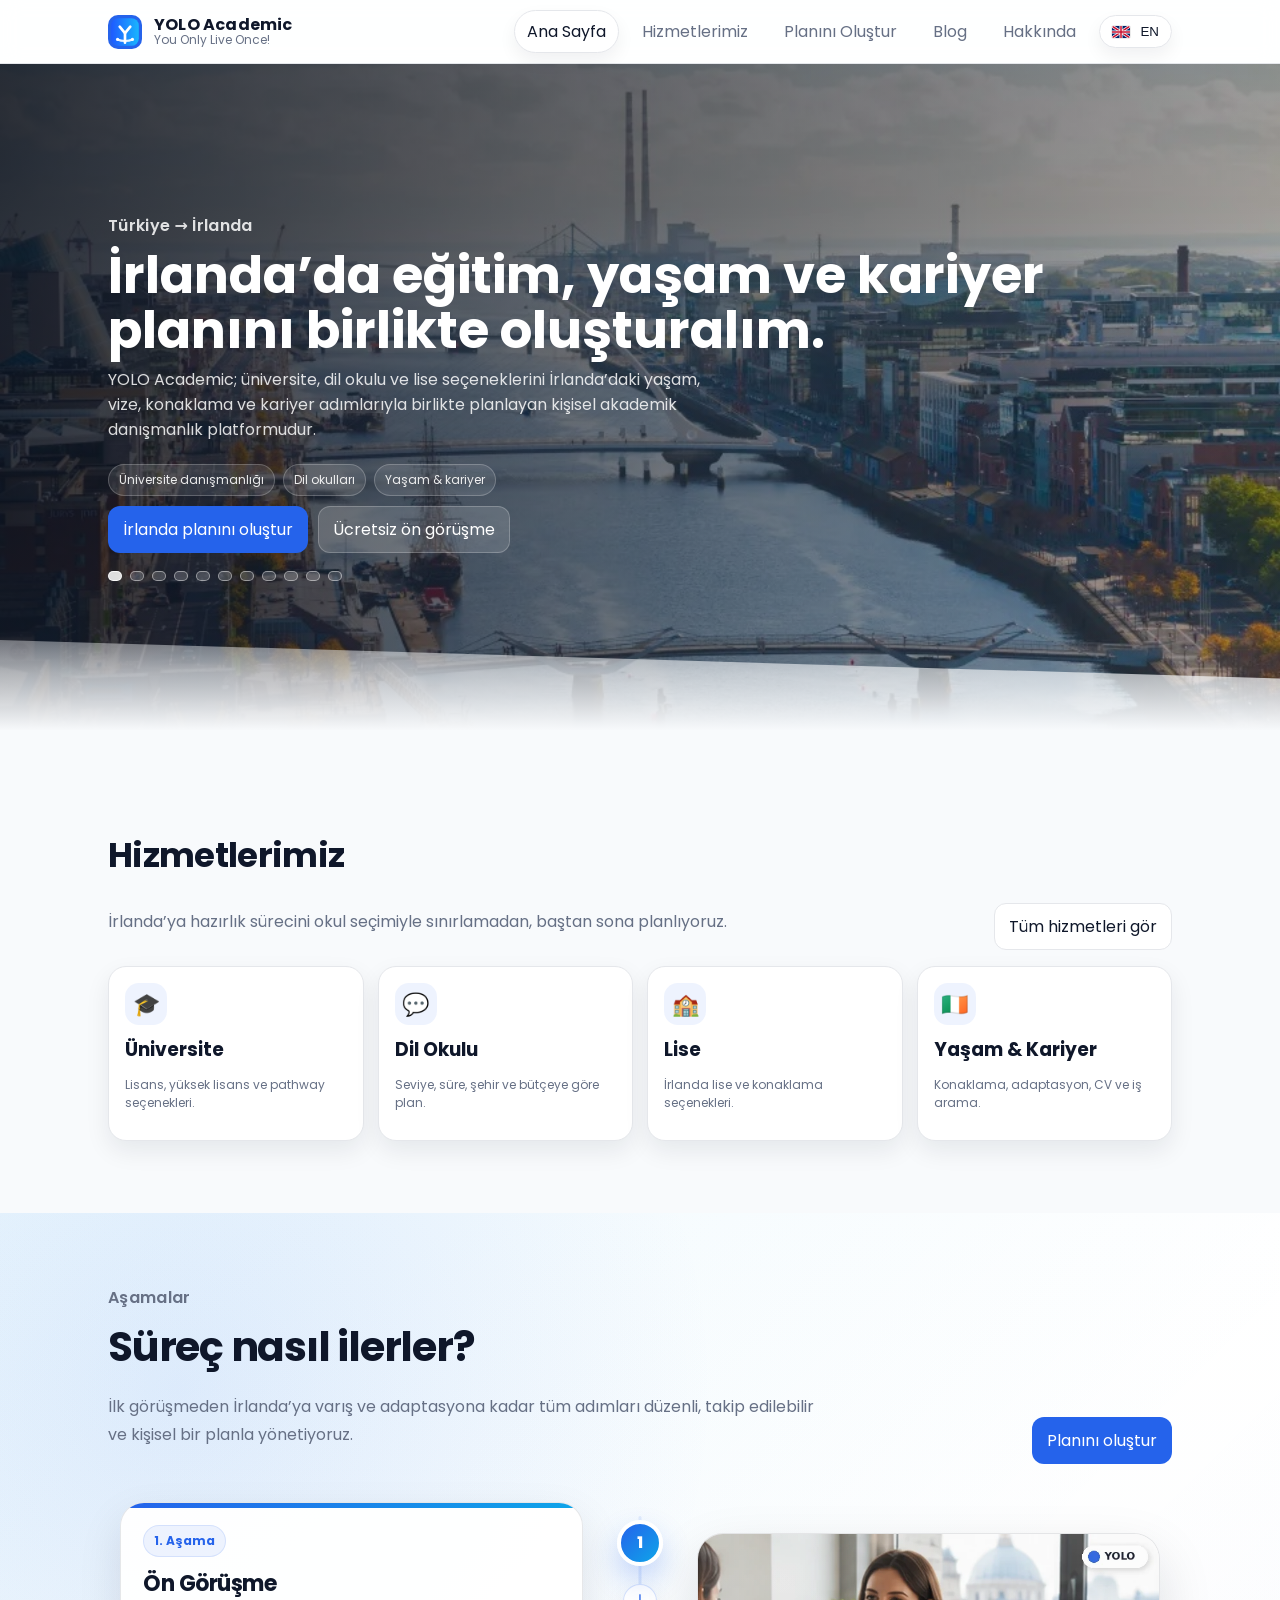
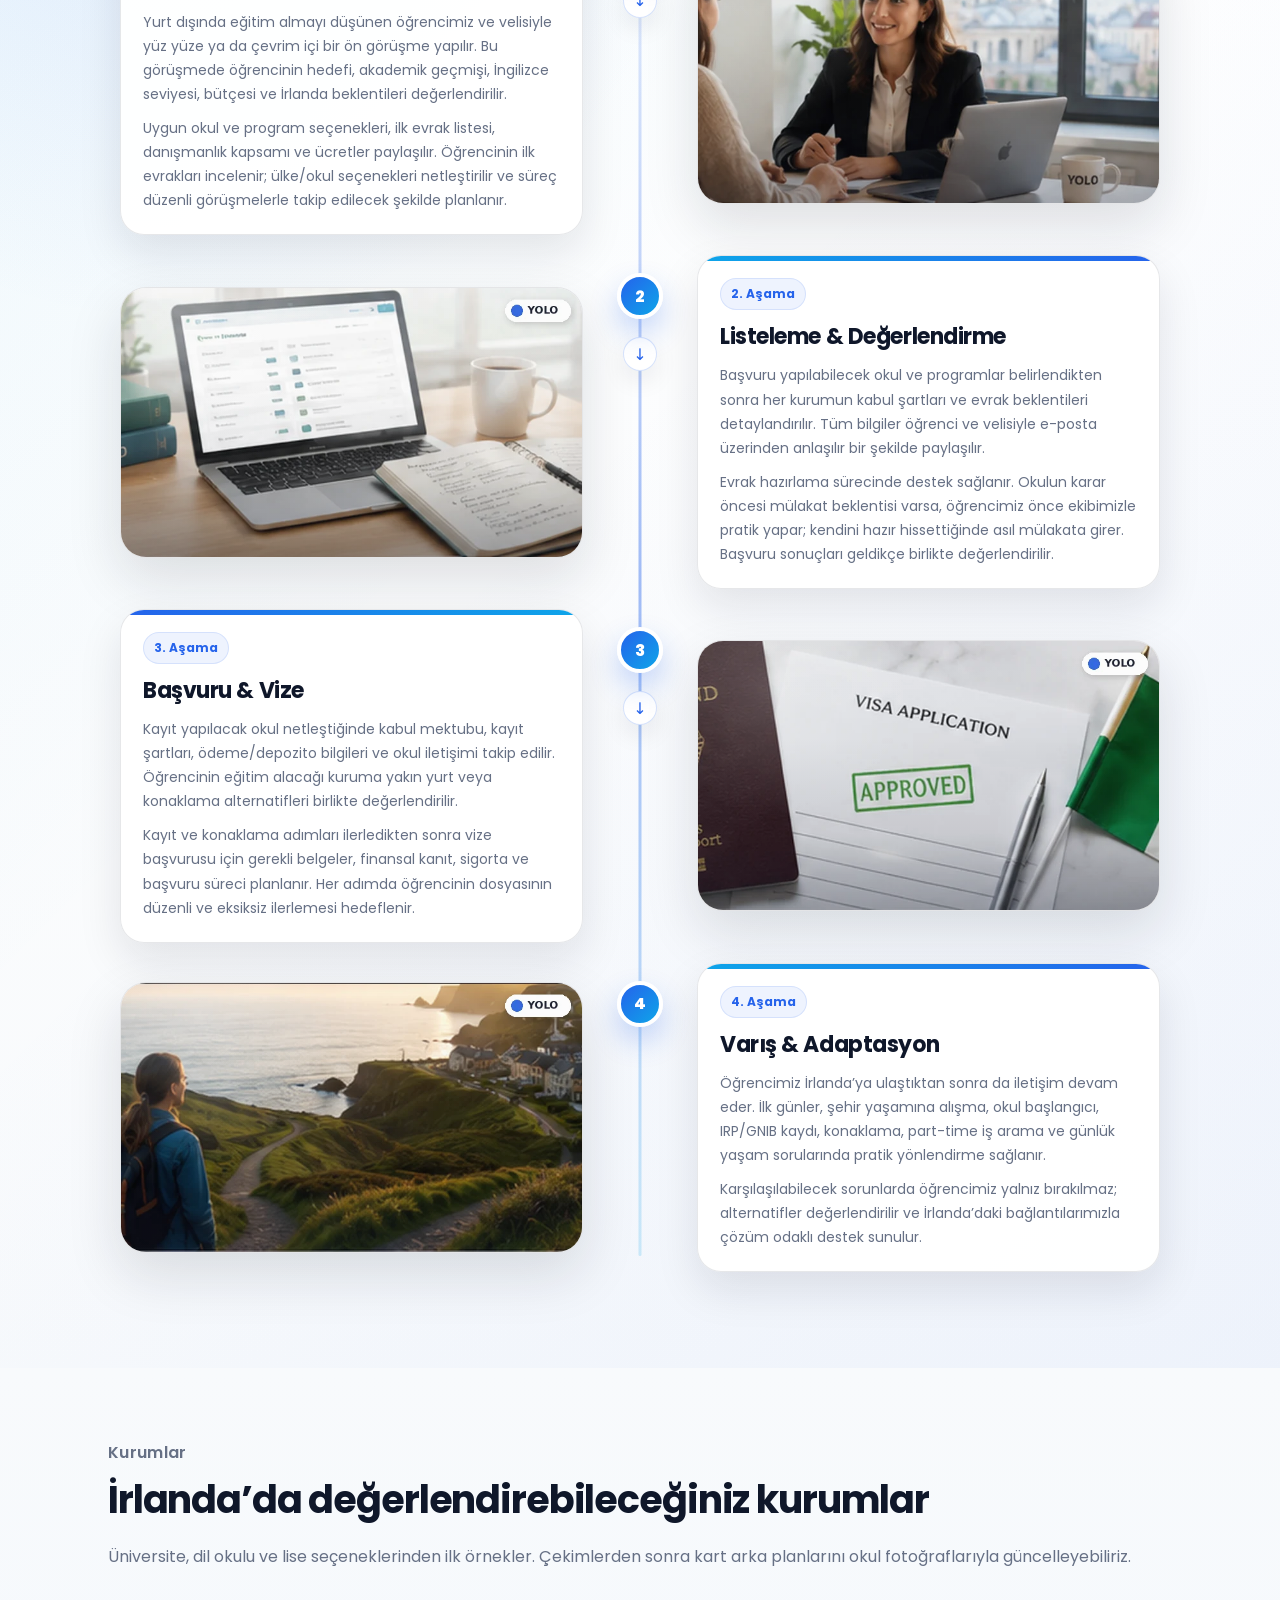
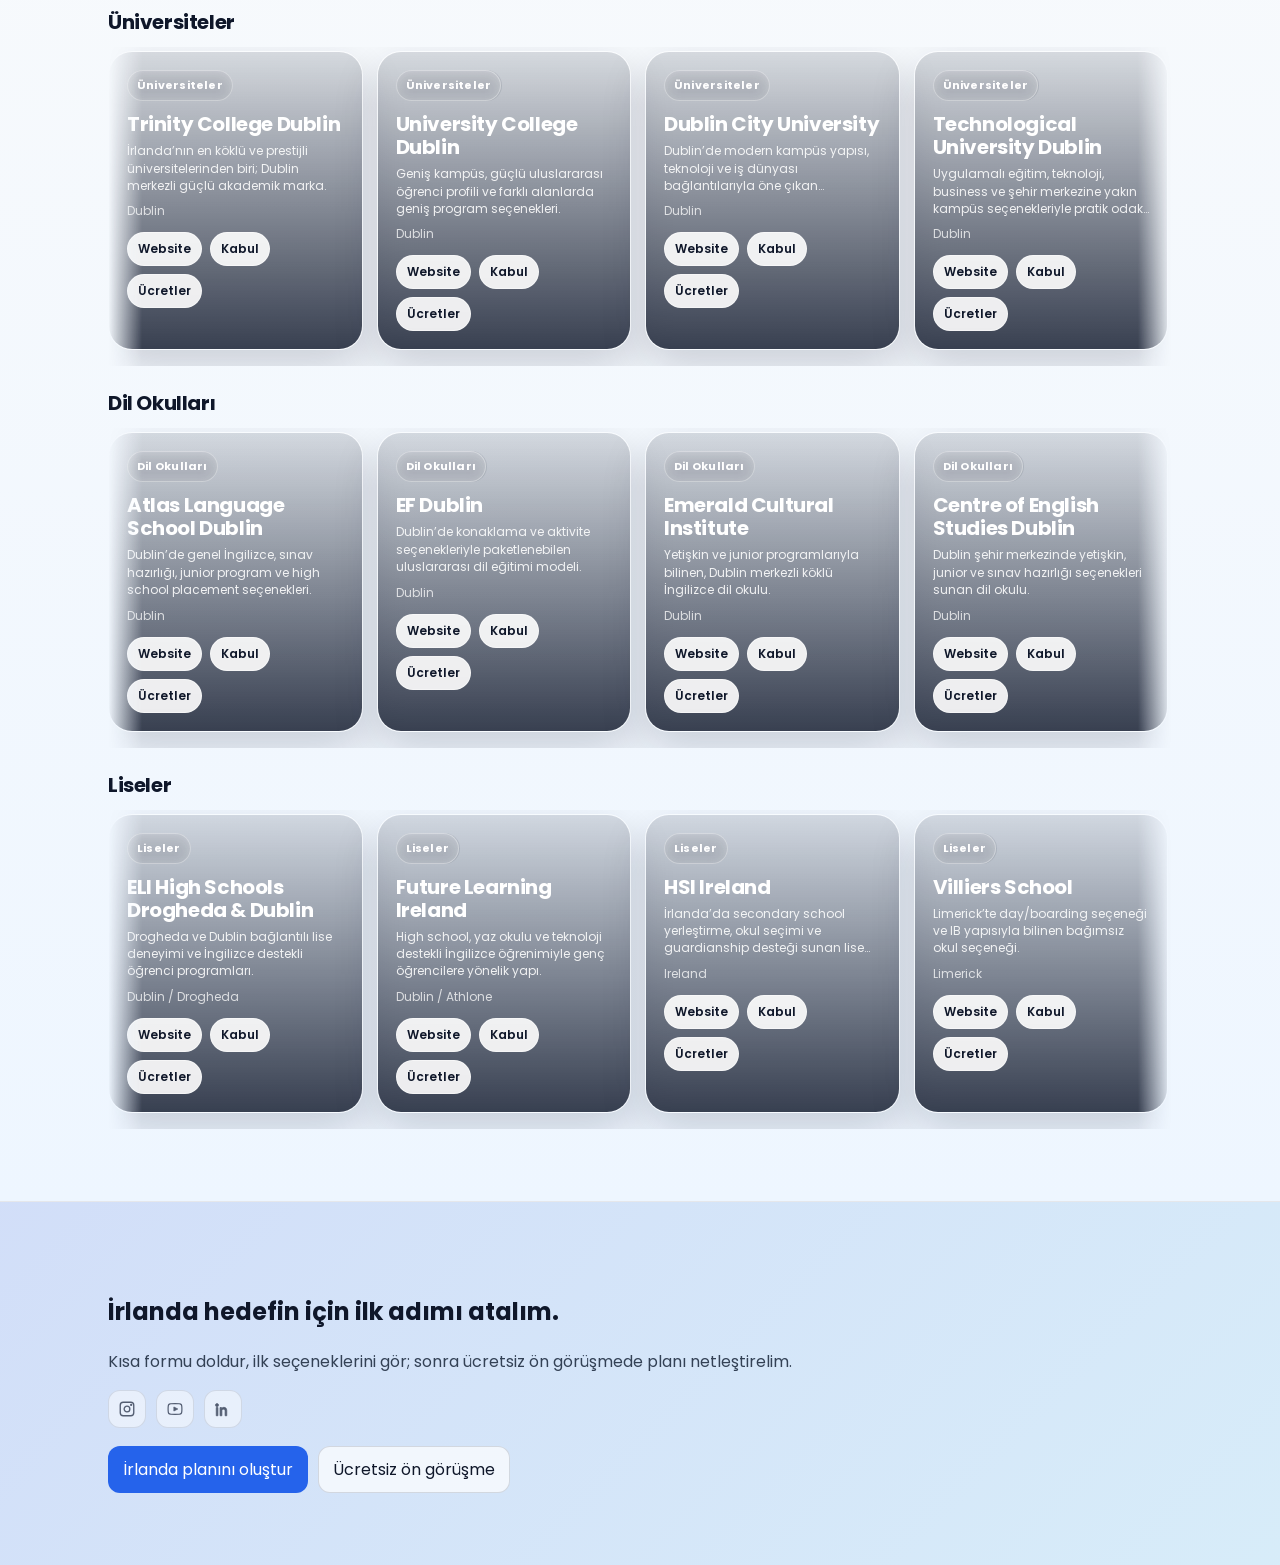
==== index.html @ 6b6fcf80 "Add files via upload" ====
<!doctype html>
<html lang="tr">
<head>
  
<meta charset="utf-8" />
<meta name="viewport" content="width=device-width,initial-scale=1" />
<link rel="preconnect" href="https://fonts.googleapis.com">
<link rel="preconnect" href="https://fonts.gstatic.com" crossorigin>
<link href="https://fonts.googleapis.com/css2?family=Poppins:wght@400;500;600;700&display=swap" rel="stylesheet">
<link rel="stylesheet" href="assets/styles.css" />
<link rel="stylesheet" href="assets/mobile-nav.css?v=2" />
<link rel="stylesheet" href="assets/custom.css" />
<link rel="stylesheet" href="assets/cta-contrast-fix.css?v=2" />

  <title>YOLO Academic | İrlanda Eğitim Danışmanlığı</title>
  <meta name="description" content="İrlanda'da üniversite, dil okulu, lise, yaşam ve kariyer planı için kişisel akademik danışmanlık." />
</head>
<body class="site">

<nav class="nav">
  <div class="nav-inner">
    <a class="brand" href="index.html" aria-label="YOLO Academic home">
      <span class="logo" aria-hidden="true"></span>
      <span class="brand-text">
        <span class="brand-name">YOLO Academic</span>
        <span class="brand-sub">You Only Live Once!</span>
      </span>
    </a>
    <div class="nav-right row wrap">
      <div class="tabs">
        <a class="tab active" href="index.html" data-i18n="nav.home"></a>
        <a class="tab " href="services.html" data-i18n="nav.services"></a>
        <a class="tab " href="finder.html" data-i18n="nav.finder"></a>
        <a class="tab " href="insights.html" data-i18n="nav.insights"></a>
        <a class="tab " href="sources.html" data-i18n="nav.about"></a>
      </div>
      <button id="langToggle" class="lang-toggle" type="button" aria-label="Change language">EN</button>
    </div>
  </div>
</nav>

<header class="hero-slider" aria-label="Hero">
  <div class="hero-slides" data-hero-slides>
    <div class="hero-slide is-active" style="background-image:url('assets/hero-1.jpg')"></div>
    <div class="hero-slide" style="background-image:url('assets/hero-4.jpg')"></div>
    <div class="hero-slide" style="background-image:url('assets/hero-5.jpg')"></div>
    <div class="hero-slide" style="background-image:url('assets/hero-6.jpg')"></div>
    <div class="hero-slide" style="background-image:url('assets/hero-7.jpg')"></div>
    <div class="hero-slide" style="background-image:url('assets/hero-8.jpg')"></div>
    <div class="hero-slide" style="background-image:url('assets/hero-9.jpg')"></div>
    <div class="hero-slide" style="background-image:url('assets/hero-10.jpg')"></div>
    <div class="hero-slide" style="background-image:url('assets/hero-11.jpg')"></div>
    <div class="hero-slide" style="background-image:url('assets/hero-12.jpg')"></div>
    <div class="hero-slide" style="background-image:url('assets/hero-13.jpg')"></div>
  </div>
  <div class="hero-grad" aria-hidden="true"></div>
  <div class="container hero-content">
    <div class="hero-kicker" data-i18n="landing.kicker"></div>
    <h1 class="hero-title" data-i18n="landing.h1"></h1>
    <p class="hero-text" data-i18n="landing.p"></p>
    <div class="trust-chips">
      <a class="chip" href="services.html" data-i18n="landing.trust.1"></a>
      <a class="chip" href="services.html" data-i18n="landing.trust.2"></a>
      <a class="chip" href="services.html" data-i18n="landing.trust.3"></a>
    </div>
    <div class="hero-actions">
      <a class="btn primary" href="finder.html" data-i18n="landing.cta.start"></a>
      <a class="btn ghost" data-calendly href="#" data-i18n="call.btn"></a>
    </div>
    <div class="hero-dots" data-hero-dots aria-label="Slide controls"></div>
  </div>
</header>
<main>
  <section class="section section-light services-section">
    <div class="container">
      <div class="section-head services-head">
        <div>
          <h2 data-i18n="services.title"></h2>
          <p class="muted" data-i18n="services.sub"></p>
        </div>
        <a class="btn" href="services.html" data-i18n="services.all"></a>
      </div>
      <div class="cards-4 service-pillar-grid">
        <a class="card soft service-pillar" href="services.html">
          <div class="pillar-icon">🎓</div><h3 data-i18n="pillar.uni.t"></h3><p class="muted small" data-i18n="pillar.uni.p"></p>
        </a>
        <a class="card soft service-pillar" href="services.html">
          <div class="pillar-icon">💬</div><h3 data-i18n="pillar.lang.t"></h3><p class="muted small" data-i18n="pillar.lang.p"></p>
        </a>
        <a class="card soft service-pillar" href="services.html">
          <div class="pillar-icon">🏫</div><h3 data-i18n="pillar.high.t"></h3><p class="muted small" data-i18n="pillar.high.p"></p>
        </a>
        <a class="card soft service-pillar" href="services.html">
          <div class="pillar-icon">🇮🇪</div><h3 data-i18n="pillar.life.t"></h3><p class="muted small" data-i18n="pillar.life.p"></p>
        </a>
      </div>
    </div>
  </section>

  <section class="section section-white process-showcase" id="surec">
    <div class="container">
      <div class="section-head process-head">
        <div>
          <div class="eyebrow"><span class="lang-tr">Aşamalar</span><span class="lang-en">Process</span></div>
          <h2><span class="lang-tr">Süreç nasıl ilerler?</span><span class="lang-en">How does the process work?</span></h2>
          <p class="muted"><span class="lang-tr">İlk görüşmeden İrlanda’ya varış ve adaptasyona kadar tüm adımları düzenli, takip edilebilir ve kişisel bir planla yönetiyoruz.</span><span class="lang-en">From the first consultation to arrival and adaptation in Ireland, we manage every step with a clear, personal and trackable plan.</span></p>
        </div>
        <a class="btn primary" href="finder.html"><span class="lang-tr">Planını oluştur</span><span class="lang-en">Build your plan</span></a>
      </div>

      <div class="process-flow" aria-label="YOLO Academic process timeline">
        <div class="flow-step reveal-step">
          <article class="flow-card">
            <div class="flow-kicker"><span class="lang-tr">1. Aşama</span><span class="lang-en">Step 1</span></div>
            <h3><span class="lang-tr">Ön Görüşme</span><span class="lang-en">Intro Consultation</span></h3>
            <p><span class="lang-tr">Yurt dışında eğitim almayı düşünen öğrencimiz ve velisiyle yüz yüze ya da çevrim içi bir ön görüşme yapılır. Bu görüşmede öğrencinin hedefi, akademik geçmişi, İngilizce seviyesi, bütçesi ve İrlanda beklentileri değerlendirilir.</span><span class="lang-en">We meet the student and family online or face to face to understand goals, academic background, English level, budget and expectations for Ireland.</span></p>
            <p><span class="lang-tr">Uygun okul ve program seçenekleri, ilk evrak listesi, danışmanlık kapsamı ve ücretler paylaşılır. Öğrencinin ilk evrakları incelenir; ülke/okul seçenekleri netleştirilir ve süreç düzenli görüşmelerle takip edilecek şekilde planlanır.</span><span class="lang-en">We share suitable school and programme options, the first document list, the scope of consultancy and fees. Initial documents are reviewed, school options are clarified and the process is planned through regular check-ins.</span></p>
          </article>
          <div class="flow-marker"><span>1</span><i aria-hidden="true">↓</i></div>
          <figure class="flow-visual flow-visual-right" aria-hidden="true"><img src="assets/process-1.webp" alt=""></figure>
        </div>

        <div class="flow-step flow-step-right reveal-step">
          <figure class="flow-visual flow-visual-left" aria-hidden="true"><img src="assets/process-2.webp" alt=""></figure>
          <div class="flow-marker"><span>2</span><i aria-hidden="true">↓</i></div>
          <article class="flow-card">
            <div class="flow-kicker"><span class="lang-tr">2. Aşama</span><span class="lang-en">Step 2</span></div>
            <h3><span class="lang-tr">Listeleme & Değerlendirme</span><span class="lang-en">Listing & Evaluation</span></h3>
            <p><span class="lang-tr">Başvuru yapılabilecek okul ve programlar belirlendikten sonra her kurumun kabul şartları ve evrak beklentileri detaylandırılır. Tüm bilgiler öğrenci ve velisiyle e-posta üzerinden anlaşılır bir şekilde paylaşılır.</span><span class="lang-en">After suitable schools and programmes are identified, each institution’s entry criteria and document requirements are detailed and shared clearly with the student and family by email.</span></p>
            <p><span class="lang-tr">Evrak hazırlama sürecinde destek sağlanır. Okulun karar öncesi mülakat beklentisi varsa, öğrencimiz önce ekibimizle pratik yapar; kendini hazır hissettiğinde asıl mülakata girer. Başvuru sonuçları geldikçe birlikte değerlendirilir.</span><span class="lang-en">We support document preparation. If an interview is required, the student first practises with our team and then attends the official interview when ready. Application outcomes are reviewed together as they arrive.</span></p>
          </article>
        </div>

        <div class="flow-step reveal-step">
          <article class="flow-card">
            <div class="flow-kicker"><span class="lang-tr">3. Aşama</span><span class="lang-en">Step 3</span></div>
            <h3><span class="lang-tr">Başvuru & Vize</span><span class="lang-en">Application & Visa</span></h3>
            <p><span class="lang-tr">Kayıt yapılacak okul netleştiğinde kabul mektubu, kayıt şartları, ödeme/depozito bilgileri ve okul iletişimi takip edilir. Öğrencinin eğitim alacağı kuruma yakın yurt veya konaklama alternatifleri birlikte değerlendirilir.</span><span class="lang-en">Once the final school is selected, we follow the offer letter, enrolment conditions, payment/deposit details and school communication. Accommodation options close to the institution are reviewed together.</span></p>
            <p><span class="lang-tr">Kayıt ve konaklama adımları ilerledikten sonra vize başvurusu için gerekli belgeler, finansal kanıt, sigorta ve başvuru süreci planlanır. Her adımda öğrencinin dosyasının düzenli ve eksiksiz ilerlemesi hedeflenir.</span><span class="lang-en">After enrolment and accommodation steps progress, visa documents, financial evidence, insurance and the application timeline are planned. The aim is to keep the student’s file organised and complete at every step.</span></p>
          </article>
          <div class="flow-marker"><span>3</span><i aria-hidden="true">↓</i></div>
          <figure class="flow-visual flow-visual-right" aria-hidden="true"><img src="assets/process-3.webp" alt=""></figure>
        </div>

        <div class="flow-step flow-step-right reveal-step">
          <figure class="flow-visual flow-visual-left" aria-hidden="true"><img src="assets/process-4.webp" alt=""></figure>
          <div class="flow-marker"><span>4</span></div>
          <article class="flow-card">
            <div class="flow-kicker"><span class="lang-tr">4. Aşama</span><span class="lang-en">Step 4</span></div>
            <h3><span class="lang-tr">Varış & Adaptasyon</span><span class="lang-en">Arrival & Adaptation</span></h3>
            <p><span class="lang-tr">Öğrencimiz İrlanda’ya ulaştıktan sonra da iletişim devam eder. İlk günler, şehir yaşamına alışma, okul başlangıcı, IRP/GNIB kaydı, konaklama, part-time iş arama ve günlük yaşam sorularında pratik yönlendirme sağlanır.</span><span class="lang-en">Support continues after arrival in Ireland. We provide practical guidance on the first days, settling in, school start, IRP/GNIB registration, accommodation, part-time job search and everyday questions.</span></p>
            <p><span class="lang-tr">Karşılaşılabilecek sorunlarda öğrencimiz yalnız bırakılmaz; alternatifler değerlendirilir ve İrlanda’daki bağlantılarımızla çözüm odaklı destek sunulur.</span><span class="lang-en">If challenges arise, the student is not left alone; alternatives are reviewed and solution-focused support is offered through our Ireland-based connections.</span></p>
          </article>
        </div>
      </div>
    </div>
  </section>


  <section class="section section-light institution-showcase-section" id="kurumlar">
    <div class="container">
      <div class="section-head">
        <div>
          <div class="eyebrow"><span class="lang-tr">Kurumlar</span><span class="lang-en">Institutions</span></div>
          <h2><span class="lang-tr">İrlanda’da değerlendirebileceğiniz kurumlar</span><span class="lang-en">Institutions you can consider in Ireland</span></h2>
          <p class="muted"><span class="lang-tr">Üniversite, dil okulu ve lise seçeneklerinden ilk örnekler. Çekimlerden sonra kart arka planlarını okul fotoğraflarıyla güncelleyebiliriz.</span><span class="lang-en">Initial examples across universities, language schools and high schools. We can replace card backgrounds with your own school photos after shooting.</span></p>
        </div>
      </div>

      <div class="institution-category-block">
        <div class="institution-category-title"><h3><span class="lang-tr">Üniversiteler</span><span class="lang-en">Universities</span></h3></div>
        <div class="institution-scroll" data-institution-list="university" data-limit="0" data-autoplay="true"></div>
      </div>
      <div class="institution-category-block">
        <div class="institution-category-title"><h3><span class="lang-tr">Dil Okulları</span><span class="lang-en">Language Schools</span></h3></div>
        <div class="institution-scroll" data-institution-list="language" data-limit="0" data-autoplay="true"></div>
      </div>
      <div class="institution-category-block">
        <div class="institution-category-title"><h3><span class="lang-tr">Liseler</span><span class="lang-en">High Schools</span></h3></div>
        <div class="institution-scroll" data-institution-list="highschool" data-limit="0" data-autoplay="true"></div>
      </div>
    </div>
  </section>

  <section class="section cta-band">
    <div class="container cta-inner">
      <div>
        <h2 data-i18n="cta.title"></h2>
        <p class="muted" data-i18n="cta.p"></p>
        <div class="socials" aria-label="Social links">
          <a data-social="instagram" href="#" title="Instagram" aria-label="Instagram"><svg viewBox="0 0 24 24" aria-hidden="true"><path d="M7 3h10a4 4 0 0 1 4 4v10a4 4 0 0 1-4 4H7a4 4 0 0 1-4-4V7a4 4 0 0 1 4-4z" fill="none" stroke="currentColor" stroke-width="1.8"/><path d="M12 8.2a3.8 3.8 0 1 0 0 7.6 3.8 3.8 0 0 0 0-7.6z" fill="none" stroke="currentColor" stroke-width="1.8"/><path d="M17.5 6.6h.01" stroke="currentColor" stroke-width="3" stroke-linecap="round"/></svg></a>
          <a data-social="youtube" href="#" title="YouTube" aria-label="YouTube"><svg viewBox="0 0 24 24" aria-hidden="true"><path d="M21 8.2s-.2-1.5-.8-2.2c-.8-.9-1.7-.9-2.1-1C15.2 4.8 12 4.8 12 4.8s-3.2 0-6.1.2c-.4.1-1.3.1-2.1 1C3.2 6.7 3 8.2 3 8.2S2.8 10 2.8 11.9v.2C2.8 14 3 15.8 3 15.8s.2 1.5.8 2.2c.8.9 1.9.9 2.4 1 1.7.2 5.8.2 5.8.2s3.2 0 6.1-.2c.4-.1 1.3-.1 2.1-1 .6-.7.8-2.2.8-2.2s.2-1.8.2-3.7v-.2C21.2 10 21 8.2 21 8.2z" fill="none" stroke="currentColor" stroke-width="1.6"/><path d="M10.5 9.3l5.2 2.7-5.2 2.7V9.3z" fill="currentColor"/></svg></a>
          <a data-social="linkedin" href="#" title="LinkedIn" aria-label="LinkedIn"><svg viewBox="0 0 24 24" aria-hidden="true"><path d="M4 4.8a2 2 0 1 0 0 4 2 2 0 0 0 0-4z" fill="currentColor"/><path d="M3 10h2.2v11H3V10z" fill="currentColor"/><path d="M8.1 10H10v1.5h.1c.3-.6 1.3-1.7 3.1-1.7 2.1 0 3.8 1.3 3.8 4.3V21h-2.2v-6c0-1.7-.6-2.8-2.1-2.8-1.1 0-1.8.7-2.1 1.4-.1.3-.1.7-.1 1.1V21H8.1V10z" fill="currentColor"/></svg></a>
        </div>
      </div>
      <div class="row wrap">
        <a class="btn primary" href="finder.html" data-i18n="landing.cta.start"></a>
        <a class="btn ghost" data-calendly href="#" data-i18n="call.btn"></a>
      </div>
    </div>
  </section>
</main>

<script src="assets/i18n.js"></script>
<script src="assets/mobile-nav.js?v=2"></script>
<script src="assets/config.js"></script>
<script src="assets/calendly.js"></script>
<script src="assets/tawk.js"></script>

<script src="assets/socials.js"></script>
<script src="assets/hero-slider.js"></script>
<script src="assets/reveal-on-scroll.js"></script>
<script src="assets/institution-showcase.js"></script>
</body>
</html>
---- assets/styles.css ----
/* YOLO Academic — unified light theme */
:root {
  --bg:#f3f6fb;
  --card:#ffffff;
  --text:#0f172a;
  --muted:#667085;
  --line:#e5e7eb;
  --accent:#2563eb;
  --accent2:#0ea5e9;
  --good:#16a34a;
  --warn:#f59e0b;
  --shadow: 0 10px 25px rgba(17,24,39,.08);
  --radius: 18px;
}
*{box-sizing:border-box;}
html,body{height:100%;}
body{margin:0;font-family:"Poppins",system-ui,-apple-system,Segoe UI,Roboto,Arial,sans-serif;background:var(--bg);color:var(--text);}
a{color:inherit;}
.container{max-width:1100px;margin:0 auto;padding:18px;}
.muted{color:var(--muted);}
.small{font-size:12px;}
.row{display:flex;align-items:center;gap:10px;}
.wrap{flex-wrap:wrap;}
.stack{display:flex;flex-direction:column;gap:14px;}
.grid{display:grid;grid-template-columns:repeat(12,1fr);gap:14px;}
.card{background:var(--card);border:1px solid var(--line);border-radius:var(--radius);box-shadow:var(--shadow);padding:16px;}

/* Nav */
.nav{position:sticky;top:0;z-index:30;background:rgba(255,255,255,.92);backdrop-filter:blur(10px);border-bottom:1px solid var(--line);}
.nav-inner{max-width:1100px;margin:0 auto;padding:10px 18px;display:flex;align-items:center;justify-content:space-between;gap:14px;}
.brand{display:flex;align-items:center;gap:12px;text-decoration:none;}
.brand .logo{width:34px;height:34px;border-radius:10px;background:var(--accent);background-image:url("yolo-mark.svg");background-repeat:no-repeat;background-position:center;background-size:contain;box-shadow:none;}
.brand-text{display:flex;flex-direction:column;line-height:1.05;}
.brand-name{font-weight:700;letter-spacing:.2px;}
.brand-sub{font-size:12px;color:var(--muted);}
.tabs{display:flex;gap:10px;align-items:center;flex-wrap:wrap;}
.tab{text-decoration:none;color:var(--muted);padding:8px 12px;border-radius:999px;border:1px solid transparent;}
.tab:hover{background:rgba(37,99,235,.06);color:var(--text);}
.tab.active{background:#fff;color:var(--text);border:1px solid var(--line);box-shadow:0 8px 18px rgba(17,24,39,.06);}

.lang-toggle{position:relative;padding:8px 12px 8px 40px;border-radius:999px;border:1px solid var(--line);background:#fff;color:var(--text);cursor:pointer;box-shadow:0 8px 18px rgba(17,24,39,.06);}
.lang-toggle::before{content:"";position:absolute;left:12px;top:50%;transform:translateY(-50%);width:18px;height:12px;border-radius:2px;box-shadow:0 0 0 1px rgba(0,0,0,.08);background-size:cover;background-repeat:no-repeat;}
.lang-toggle[data-next="en"]::before{background-image:url("data:image/svg+xml,%3Csvg%20xmlns%3D%27http%3A//www.w3.org/2000/svg%27%20width%3D%2724%27%20height%3D%2716%27%20viewBox%3D%270%200%2024%2016%27%3E%0A%3Crect%20width%3D%2724%27%20height%3D%2716%27%20fill%3D%27%23012169%27/%3E%0A%3Cpath%20d%3D%27M0%2C0%20L24%2C16%20M24%2C0%20L0%2C16%27%20stroke%3D%27%23fff%27%20stroke-width%3D%274%27/%3E%0A%3Cpath%20d%3D%27M0%2C0%20L24%2C16%20M24%2C0%20L0%2C16%27%20stroke%3D%27%23C8102E%27%20stroke-width%3D%272%27/%3E%0A%3Crect%20x%3D%2710%27%20width%3D%274%27%20height%3D%2716%27%20fill%3D%27%23fff%27/%3E%0A%3Crect%20y%3D%276%27%20width%3D%2724%27%20height%3D%274%27%20fill%3D%27%23fff%27/%3E%0A%3Crect%20x%3D%2711%27%20width%3D%272%27%20height%3D%2716%27%20fill%3D%27%23C8102E%27/%3E%0A%3Crect%20y%3D%277%27%20width%3D%2724%27%20height%3D%272%27%20fill%3D%27%23C8102E%27/%3E%0A%3C/svg%3E");}
.lang-toggle[data-next="tr"]::before{background-image:url("data:image/svg+xml,%3Csvg%20xmlns%3D%27http%3A//www.w3.org/2000/svg%27%20width%3D%2724%27%20height%3D%2716%27%20viewBox%3D%270%200%2024%2016%27%3E%0A%3Crect%20width%3D%2724%27%20height%3D%2716%27%20fill%3D%27%23E30A17%27/%3E%0A%3Ccircle%20cx%3D%2710%27%20cy%3D%278%27%20r%3D%275%27%20fill%3D%27%23fff%27/%3E%0A%3Ccircle%20cx%3D%2711.5%27%20cy%3D%278%27%20r%3D%274%27%20fill%3D%27%23E30A17%27/%3E%0A%3Cpolygon%20points%3D%2715%2C8%2018%2C6.9%2016.7%2C9.8%2018%2C12.6%2015%2C11.4%2013.3%2C12.6%2014.1%2C10.4%2012.3%2C9.2%2014.5%2C9.2%27%20fill%3D%27%23fff%27/%3E%0A%3C/svg%3E");}

/* Buttons */
.btn{display:inline-flex;align-items:center;justify-content:center;gap:8px;padding:10px 14px;border-radius:12px;border:1px solid var(--line);background:#fff;color:var(--text);text-decoration:none;cursor:pointer;}
.btn:hover{background:rgba(15,23,42,.03);}
.btn.primary{background:var(--accent);border-color:transparent;color:#fff;}
.btn.primary:hover{filter:brightness(.98);}
.btn.ghost{background:rgba(255,255,255,.14);border-color:rgba(255,255,255,.22);color:#fff;}
.btn.ghost:hover{background:rgba(255,255,255,.18);}

/* Hero slider */
.hero-slider{position:relative;min-height:72vh;overflow:hidden;display:flex;align-items:stretch;}
.hero-slides{position:absolute;inset:0;}
.hero-slide{position:absolute;inset:0;background-size:cover;background-position:center;opacity:0;transform:scale(1.03);transition:opacity 700ms ease,transform 1400ms ease;}
.hero-slide.is-active{opacity:1;transform:scale(1.0);}
.hero-grad{position:absolute;inset:0;background:linear-gradient(90deg, rgba(10,20,35,.78) 0%, rgba(10,20,35,.55) 45%, rgba(10,20,35,.25) 100%);}
.hero-content{position:relative;z-index:2;display:flex;flex-direction:column;justify-content:center;padding-top:44px;padding-bottom:44px;}
.hero-kicker{color:rgba(255,255,255,.85);font-weight:600;letter-spacing:.3px;margin-bottom:10px;}
.hero-title{color:#fff;font-size:clamp(30px,4vw,54px);line-height:1.06;margin:0 0 10px 0;}
.hero-text{color:rgba(255,255,255,.84);max-width:62ch;margin:0 0 14px 0;}
.trust-chips{display:flex;flex-wrap:wrap;gap:8px;margin-top:8px;}
.chip{display:inline-flex;padding:6px 10px;border-radius:999px;border:1px solid rgba(255,255,255,.22);background:rgba(255,255,255,.10);color:rgba(255,255,255,.90);font-size:12px;text-decoration:none;}
.hero-actions{display:flex;gap:10px;flex-wrap:wrap;margin-top:10px;}
.hero-dots{display:flex;gap:8px;margin-top:18px;}
.dot{width:10px;height:10px;border-radius:999px;border:1px solid rgba(255,255,255,.45);background:rgba(255,255,255,.18);cursor:pointer;}
.dot.is-active{background:rgba(255,255,255,.85);border-color:rgba(255,255,255,.85);}

/* Sections */
.section{padding:54px 0;}
.section-light{background:#f8fafc;}
.section-white{background:#fff;}
.section-head{display:flex;justify-content:space-between;align-items:flex-end;gap:18px;flex-wrap:wrap;margin-bottom:16px;}
.cards-4{display:grid;grid-template-columns:repeat(4,minmax(0,1fr));gap:14px;}
@media (max-width:980px){.cards-4{grid-template-columns:repeat(2,minmax(0,1fr));}}
@media (max-width:560px){.cards-4{grid-template-columns:1fr;}}
.card.soft{border:1px solid var(--line);background:#fff;border-radius:18px;box-shadow:var(--shadow);padding:16px;}
.grid-2{display:grid;grid-template-columns:1fr 1fr;gap:14px;}
@media (max-width:980px){.grid-2{grid-template-columns:1fr;}}
.item{border:1px solid var(--line);border-radius:16px;background:#fff;padding:14px;box-shadow:0 8px 18px rgba(17,24,39,.05);}
.item h3{margin:0 0 6px 0;}
.meta{display:flex;gap:10px;flex-wrap:wrap;color:var(--muted);font-size:12px;}
.badges{display:flex;flex-wrap:wrap;gap:8px;margin-top:10px;}
.badge{display:inline-flex;align-items:center;gap:6px;padding:6px 10px;border-radius:999px;border:1px solid var(--line);background:#fff;font-size:12px;color:var(--text);text-decoration:none;}
.badge.good{border-color:rgba(22,163,74,.25);background:rgba(22,163,74,.08);color:#14532d;}
.badge.warn{border-color:rgba(245,158,11,.25);background:rgba(245,158,11,.10);color:#7c2d12;}
.badge-link{cursor:pointer;}
.why{margin-top:10px;color:var(--muted);font-size:12px;line-height:1.45;}
.title-link{text-decoration:none;color:inherit;}
.title-link:hover{text-decoration:underline;}

/* Form */
form.form .grid{grid-template-columns:repeat(2,minmax(0,1fr));}
@media (max-width:980px){form.form .grid{grid-template-columns:1fr;}}
.field{display:flex;flex-direction:column;gap:6px;}
label{font-size:12px;color:var(--muted);font-weight:600;}
input,select{border:1px solid var(--line);border-radius:12px;padding:10px 12px;font:inherit;background:#fff;color:var(--text);}
input:focus,select:focus{outline:2px solid rgba(37,99,235,.25);border-color:rgba(37,99,235,.35);}
.hint{margin-top:6px;}
.actions{margin-top:14px;justify-content:space-between;}

/* Page head */
.page-head{display:flex;justify-content:space-between;align-items:flex-end;gap:18px;flex-wrap:wrap;}
.page-title{margin:6px 0 0;}
.page-sub{margin:8px 0 0;max-width:72ch;}
.eyebrow{font-weight:600;letter-spacing:.3px;color:var(--muted);}

/* About + insights language blocks */
.lang-tr{display:inline;}
.lang-en{display:none;}
html[lang="en"] .lang-tr{display:none;}
html[lang="en"] .lang-en{display:inline;}

.about-grid{display:grid;grid-template-columns:1.2fr .9fr;gap:16px;}
@media (max-width:980px){.about-grid{grid-template-columns:1fr;}}
.prose p{line-height:1.65;}
.callout{margin-top:12px;border:1px solid var(--line);border-radius:16px;padding:12px 14px;background:rgba(37,99,235,.05);}
.callout-title{font-weight:700;margin-bottom:8px;}
.timeline{margin-top:10px;display:flex;flex-direction:column;gap:12px;}
.tl-item{display:flex;gap:10px;align-items:flex-start;}
.tl-dot{width:10px;height:10px;border-radius:999px;margin-top:7px;background:rgba(37,99,235,.9);}
.tl-title{font-weight:700;}
.contact-list{display:flex;flex-direction:column;gap:10px;}
.contact-row{display:flex;gap:10px;align-items:flex-start;}
.icon{width:34px;height:34px;display:grid;place-items:center;border:1px solid var(--line);border-radius:12px;background:#fff;}
.icon svg{width:18px;height:18px;}
.contact-label{font-weight:700;font-size:12px;color:var(--muted);margin-bottom:2px;}
.map-wrap{border:1px solid var(--line);border-radius:16px;overflow:hidden;background:#fff;}
.map-wrap iframe{width:100%;height:220px;border:0;display:block;}
.cards-2{display:grid;grid-template-columns:1.4fr .6fr;gap:14px;}
@media (max-width:980px){.cards-2{grid-template-columns:1fr;}}
.post-title a{color:inherit;text-decoration:none;}
.post-title a:hover{text-decoration:underline;}
.badge svg{width:14px;height:14px;margin-right:6px;vertical-align:-2px;}

/* CTA band + socials */
.cta-band{background:linear-gradient(135deg, rgba(37,99,235,.16), rgba(14,165,233,.12));border-top:1px solid var(--line);}
.cta-inner{display:flex;align-items:center;justify-content:space-between;gap:18px;flex-wrap:wrap;}
.socials{display:flex;gap:10px;flex-wrap:wrap;margin-top:10px;}
.socials a{width:38px;height:38px;border-radius:12px;display:grid;place-items:center;border:1px solid rgba(255,255,255,.25);background:rgba(255,255,255,.16);color:#fff;text-decoration:none;}
.socials a:hover{background:rgba(255,255,255,.22);}
.socials svg{width:18px;height:18px;}



/* Services slider */
.services-head h2{font-size:34px;letter-spacing:-.02em;}
@media (max-width:720px){.services-head h2{font-size:28px;}}

.services-slider{position:relative;}
.svc-viewport{
  overflow-x:auto;
  overflow-y:hidden;
  scroll-snap-type:x mandatory;
  -webkit-overflow-scrolling:touch;
  scrollbar-width:none;
  padding-bottom:10px;
}
.svc-viewport::-webkit-scrollbar{display:none;}

.svc-track{
  display:flex;
  gap:14px;
  padding:4px 2px;
}
.svc-card{
  scroll-snap-align:start;
  min-width:260px;
  max-width:320px;
}
@media (min-width:900px){
  .svc-card{min-width:280px;}
}

.svc-nav{
  position:absolute;
  top:50%;
  transform:translateY(-60%);
  width:40px;
  height:40px;
  border-radius:999px;
  border:1px solid rgba(15,23,42,.12);
  background:rgba(255,255,255,.85);
  box-shadow:0 10px 22px rgba(0,0,0,.10);
  color:#0f172a;
  cursor:pointer;
  display:flex;
  align-items:center;
  justify-content:center;
  font-size:22px;
}
.svc-nav.prev{left:-10px;}
.svc-nav.next{right:-10px;}
.svc-nav:hover{background:rgba(255,255,255,.95);}
@media (max-width:720px){
  .svc-nav{display:none;}
}

.svc-dots{display:flex;gap:8px;justify-content:center;margin-top:8px;}


/* Ireland-focused professional additions */
.page-hero{padding-top:38px;padding-bottom:18px;}
.service-pillar{display:block;text-decoration:none;transition:transform .18s ease, box-shadow .18s ease;}
.service-pillar:hover{transform:translateY(-2px);box-shadow:0 14px 30px rgba(17,24,39,.10);}
.pillar-icon{width:42px;height:42px;border-radius:14px;display:grid;place-items:center;background:rgba(37,99,235,.08);font-size:22px;margin-bottom:10px;}
.service-pillar h2,.service-pillar h3{margin:0 0 8px;}
.process-strip{display:grid;grid-template-columns:repeat(2,minmax(0,1fr));gap:14px;}
.process-step{position:relative;background:#fff;border:1px solid var(--line);border-radius:18px;box-shadow:0 8px 18px rgba(17,24,39,.05);padding:16px;min-height:230px;}
.process-step span{display:grid;place-items:center;width:34px;height:34px;border-radius:999px;background:var(--accent);color:#fff;font-weight:700;margin-bottom:12px;}
.process-step h3{margin:0 0 8px;}
.process-step p{margin:0;color:var(--muted);font-size:13px;line-height:1.55;}
@media(max-width:720px){.process-strip{grid-template-columns:1fr;}}
.timeline-pro{display:grid;grid-template-columns:repeat(2,minmax(0,1fr));gap:12px;}
.timeline-pro .tl-item{border:1px solid var(--line);border-radius:16px;padding:12px;background:#fff;}
.timeline-pro .tl-dot{width:32px;height:32px;display:grid;place-items:center;color:#fff;font-weight:700;margin-top:0;flex:0 0 auto;}
@media(max-width:820px){.timeline-pro{grid-template-columns:1fr;}}
.call-row{display:flex;align-items:center;justify-content:space-between;gap:16px;flex-wrap:wrap;}
.results-grid{grid-template-columns:repeat(2,minmax(0,1fr));}
.results-grid .item{grid-column:span 1;}
@media(max-width:900px){.results-grid{grid-template-columns:1fr;}.results-grid .item{grid-column:span 1;}}
.check-list{padding-left:18px;line-height:1.9;}
.ireland-note-card{background:linear-gradient(135deg,#fff,rgba(37,99,235,.05));}
.badge strong{font-weight:700;}
.route-card h3{font-size:18px;}
---- assets/mobile-nav.css ----
/* YOLO Academic — Mobile nav + small-screen polish (additive) */
.nav-burger{display:none;align-items:center;justify-content:center;width:42px;height:40px;border-radius:999px;border:1px solid var(--line);background:#fff;color:var(--text);cursor:pointer;box-shadow:0 8px 18px rgba(17,24,39,.06);position:relative;flex:0 0 auto;}
.nav-burger span{display:block;width:18px;height:2px;background:currentColor;border-radius:2px;position:relative;}
.nav-burger span::before,.nav-burger span::after{content:"";position:absolute;left:0;width:18px;height:2px;background:currentColor;border-radius:2px;}
.nav-burger span::before{top:-6px;}
.nav-burger span::after{top:6px;}
body.nav-open .nav-burger span{background:transparent;}
body.nav-open .nav-burger span::before{top:0;transform:rotate(45deg);}
body.nav-open .nav-burger span::after{top:0;transform:rotate(-45deg);}

.nav-overlay{position:fixed;inset:0;background:rgba(15,23,42,.35);opacity:0;pointer-events:none;transition:opacity .2s ease;z-index:40;}
body.nav-open .nav-overlay{opacity:1;pointer-events:auto;}

@media (max-width:920px){
  .nav-inner{padding:10px 12px;}
  .brand-sub{display:none;}
  .tabs{display:none !important;}
  .nav-burger{display:inline-flex;}
  body.nav-open .tabs{
    display:flex !important;
    position:fixed;
    top:64px;
    left:12px;
    right:12px;
    z-index:50;
    flex-direction:column;
    gap:8px;
    padding:10px;
    background:rgba(255,255,255,.96);
    backdrop-filter:blur(10px);
    border:1px solid rgba(15,23,42,.10);
    border-radius:16px;
    box-shadow:0 18px 40px rgba(17,24,39,.18);
  }
  body.nav-open .tab{width:100%;text-align:center;justify-content:center;}
  .nav-right{gap:8px;flex-wrap:nowrap;}
  .lang-toggle{padding:8px 12px 8px 40px;}
}

@media (max-width:560px){
  .brand-name{font-size:14px;}
  .brand .logo{width:30px;height:30px;border-radius:10px;}
  .hero-actions{flex-direction:column;align-items:flex-start;}
  .hero-actions .btn{width:100%;justify-content:center;}
}
---- assets/custom.css ----
/* Custom overrides — keep small and stable */

/* 1) Make navbar consistent and prevent lang toggle dropping */
.nav.nav-solid .nav-inner{
  display:flex;
  align-items:center;
  justify-content:space-between;
  gap:16px;
}
.nav.nav-solid .nav-right{
  display:flex;
  align-items:center;
  justify-content:flex-end;
  gap:12px;
  flex-wrap:nowrap;
  min-width: 0;
}
.nav.nav-solid .tabs{
  display:flex;
  align-items:center;
  gap:10px;
  flex-wrap:wrap;           /* wraps on small screens */
  justify-content:flex-end;
  min-width: 0;
}
/* keep the language button from going to a new line */
#langToggle{
  flex: 0 0 auto;
  white-space: nowrap;
}

/* 2) TR/EN label toggles (for navbar labels without i18n keys) */
.lang-tr{ display:inline; }
.lang-en{ display:none; }
html[lang="en"] .lang-tr{ display:none; }
html[lang="en"] .lang-en{ display:inline; }

/* 3) Kill Results debug banner everywhere */
#dataBanner{ display:none !important; }

/* 4) Results layout: force 2-column grid instead of horizontal overflow */
#uniResults{
  display:grid !important;
  grid-template-columns: repeat(2, minmax(0, 1fr)) !important;
  gap:14px !important;
}
@media (max-width: 980px){
  #uniResults{ grid-template-columns: 1fr !important; }
}

#countryResults{
  display:grid !important;
  grid-template-columns: repeat(3, minmax(0, 1fr)) !important;
  gap:14px !important;
}
@media (max-width: 980px){
  #countryResults{ grid-template-columns: 1fr !important; }
}
.menu-toggle{ display:none; }

@media (max-width: 860px){
  .menu-toggle{ display:inline-block; }
  .nav .tabs{ display:none; }              /* mobilde linkleri gizle */
  .nav.is-open .tabs{                      /* ☰ basınca açılan kutu */
    display:flex;
    position:absolute;
    top:60px;
    right:12px;
    flex-direction:column;
    background:white;
    border:1px solid #e5e7eb;
    padding:10px;
    border-radius:12px;
    box-shadow:0 10px 30px rgba(0,0,0,.15);
  }
  .nav .nav-inner{ position:relative; }
}
/* Ireland-only build: old country grid hidden if legacy markup appears */
#countryResults{display:none!important;}

/* v3: Hero image polish — wider Ireland slider + soft angled fade into the next section */
.hero-slider{
  min-height:74vh;
  isolation:isolate;
  background:#0f172a;
}
.hero-slides{z-index:0;}
.hero-grad{
  z-index:1;
  background:
    linear-gradient(90deg, rgba(8, 15, 28, .82) 0%, rgba(8, 15, 28, .58) 42%, rgba(8, 15, 28, .26) 100%),
    linear-gradient(180deg, rgba(8, 15, 28, .18) 0%, rgba(8, 15, 28, .05) 52%, rgba(248,250,252,.14) 100%);
}
.hero-content{z-index:2;}
.hero-slider::after{
  content:"";
  position:absolute;
  left:0;
  right:0;
  bottom:-1px;
  height:138px;
  z-index:1;
  pointer-events:none;
  background:linear-gradient(180deg, rgba(248,250,252,0) 0%, rgba(248,250,252,.66) 58%, #f8fafc 100%);
  clip-path:polygon(0 34%, 100% 62%, 100% 100%, 0% 100%);
}
.hero-slide:nth-child(4){background-position:center center;}
.hero-slide:nth-child(5){background-position:center center;}
.hero-slide:nth-child(6){background-position:center center;}
.hero-slide:nth-child(7){background-position:center center;}
.hero-slide:nth-child(8){background-position:center center;}
.hero-slide:nth-child(9){background-position:center center;}
.hero-slide:nth-child(10){background-position:center center;}
.hero-slide:nth-child(11){background-position:center center;}
@media (max-width:720px){
  .hero-slider{min-height:78vh;}
  .hero-slider::after{height:96px;clip-path:polygon(0 42%, 100% 58%, 100% 100%, 0% 100%);}
}

/* v4: Home process timeline — CDS-inspired, YOLO theme */
.process-showcase{
  position:relative;
  overflow:hidden;
  background:
    radial-gradient(circle at 14% 10%, rgba(37,99,235,.10), transparent 28%),
    linear-gradient(180deg, #fff 0%, #f8fafc 100%);
}
.process-showcase::before{
  content:"";
  position:absolute;
  inset:0;
  pointer-events:none;
  background:linear-gradient(135deg, rgba(14,165,233,.07), rgba(37,99,235,0) 46%, rgba(37,99,235,.05));
}
.process-showcase .container{position:relative;z-index:1;}
.process-head h2{font-size:clamp(28px,3.2vw,42px);margin:6px 0 8px;letter-spacing:-.03em;}
.process-head p{max-width:72ch;line-height:1.7;}
.process-flow{
  position:relative;
  max-width:1040px;
  margin:28px auto 0;
  padding:10px 0 4px;
}
.process-flow::before{
  content:"";
  position:absolute;
  top:24px;
  bottom:40px;
  left:50%;
  width:3px;
  transform:translateX(-50%);
  border-radius:999px;
  background:linear-gradient(180deg, rgba(37,99,235,.10), rgba(37,99,235,.42), rgba(14,165,233,.18));
}
.flow-step{
  display:grid;
  grid-template-columns:minmax(0,1fr) 78px minmax(0,1fr);
  align-items:stretch;
  gap:18px;
  position:relative;
  margin:0 0 20px;
  opacity:0;
  transform:translateY(28px);
  transition:opacity .72s ease, transform .72s ease;
}
.flow-step.is-visible{opacity:1;transform:translateY(0);}
.flow-card{
  position:relative;
  background:rgba(255,255,255,.94);
  border:1px solid rgba(15,23,42,.10);
  border-radius:24px;
  box-shadow:0 18px 44px rgba(17,24,39,.10);
  padding:22px;
  overflow:hidden;
}
.flow-card::before{
  content:"";
  position:absolute;
  top:0;left:0;right:0;height:5px;
  background:linear-gradient(90deg, var(--accent), var(--accent2));
}
.flow-kicker{
  display:inline-flex;
  align-items:center;
  gap:6px;
  font-size:12px;
  font-weight:700;
  color:var(--accent);
  background:rgba(37,99,235,.08);
  border:1px solid rgba(37,99,235,.12);
  border-radius:999px;
  padding:6px 10px;
  margin-bottom:10px;
}
.flow-card h3{margin:0 0 10px;font-size:22px;letter-spacing:-.02em;}
.flow-card p{margin:10px 0 0;color:var(--muted);line-height:1.72;font-size:14px;}
.flow-marker{
  position:relative;
  display:flex;
  flex-direction:column;
  align-items:center;
  justify-content:flex-start;
  padding-top:18px;
  min-height:120px;
}
.flow-marker span{
  width:46px;
  height:46px;
  display:grid;
  place-items:center;
  border-radius:999px;
  background:linear-gradient(135deg, var(--accent), var(--accent2));
  color:#fff;
  font-weight:800;
  box-shadow:0 14px 28px rgba(37,99,235,.25);
  border:4px solid #fff;
  z-index:2;
}
.flow-marker i{
  margin-top:18px;
  width:34px;
  height:34px;
  display:grid;
  place-items:center;
  border-radius:999px;
  background:#fff;
  color:var(--accent);
  border:1px solid rgba(37,99,235,.18);
  box-shadow:0 10px 24px rgba(17,24,39,.08);
  font-style:normal;
  opacity:0;
  transform:translateY(-10px) scale(.96);
  transition:opacity .5s ease .28s, transform .5s ease .28s;
}
.flow-step.is-visible .flow-marker i{opacity:1;transform:translateY(0) scale(1);}
.flow-spacer{min-height:1px;}
.flow-step-right .flow-card::before{background:linear-gradient(90deg, var(--accent2), var(--accent));}

/* Services page checklist */
.meeting-services-card{background:linear-gradient(135deg,#fff,rgba(37,99,235,.045));}
.meeting-service-grid{
  display:grid;
  grid-template-columns:repeat(2,minmax(0,1fr));
  gap:12px;
  margin-top:14px;
}
.meeting-service-item{
  display:flex;
  gap:12px;
  align-items:flex-start;
  border:1px solid rgba(15,23,42,.09);
  border-radius:18px;
  background:#fff;
  padding:14px;
  box-shadow:0 8px 18px rgba(17,24,39,.045);
}
.meeting-service-item > span{
  width:28px;
  height:28px;
  border-radius:999px;
  display:grid;
  place-items:center;
  background:rgba(22,163,74,.10);
  color:#15803d;
  font-weight:800;
  flex:0 0 auto;
}
.meeting-service-item h3{margin:0 0 5px;font-size:15px;}
.meeting-service-item p{margin:0;line-height:1.55;}
@media(max-width:860px){
  .process-flow::before{left:26px;transform:none;}
  .flow-step,
  .flow-step.flow-step-right{
    grid-template-columns:54px minmax(0,1fr);
    gap:12px;
  }
  .flow-step .flow-card,
  .flow-step-right .flow-card{grid-column:2;grid-row:1;}
  .flow-step .flow-marker,
  .flow-step-right .flow-marker{grid-column:1;grid-row:1;align-items:center;padding-top:14px;}
  .flow-step .flow-spacer,
  .flow-step-right .flow-spacer{display:none;}
  .flow-card{padding:18px;border-radius:20px;}
  .flow-card h3{font-size:20px;}
  .flow-card p{font-size:13px;}
  .meeting-service-grid{grid-template-columns:1fr;}
}

/* v5: AI-generated process visuals beside each timeline card */
.flow-visual{
  position:relative;
  align-self:center;
  margin:0;
  min-height:250px;
  border-radius:26px;
  overflow:hidden;
  border:1px solid rgba(15,23,42,.10);
  box-shadow:0 22px 54px rgba(17,24,39,.13);
  background:#fff;
  opacity:0;
  transform:translateY(28px) scale(.96);
  filter:saturate(.92) contrast(.98);
  transition:opacity .82s ease, transform .82s ease, filter .82s ease;
}
.flow-visual.is-visible{
  opacity:1;
  transform:translateY(0) scale(1);
  filter:saturate(1) contrast(1);
}
.flow-visual img{
  display:block;
  width:100%;
  height:100%;
  min-height:250px;
  object-fit:cover;
}
.flow-visual::after{
  content:"";
  position:absolute;
  inset:0;
  pointer-events:none;
  background:
    linear-gradient(180deg, rgba(255,255,255,.06), transparent 36%, rgba(15,23,42,.16)),
    radial-gradient(circle at 18% 18%, rgba(255,255,255,.22), transparent 30%);
}
.flow-step.is-visible .flow-visual{transition-delay:.16s;}
.flow-step-right.is-visible .flow-visual{transition-delay:.12s;}
@media(max-width:860px){
  .flow-step .flow-visual,
  .flow-step-right .flow-visual{
    grid-column:2;
    grid-row:2;
    min-height:190px;
    border-radius:20px;
    margin-top:-4px;
  }
  .flow-visual img{min-height:190px;}
}
@media(max-width:560px){
  .flow-step .flow-visual,
  .flow-step-right .flow-visual{min-height:160px;}
  .flow-visual img{min-height:160px;}
}


/* v7: Institution showcase cards */
.institution-showcase-section{
  background:linear-gradient(180deg,#f8fafc 0%,#eef6ff 100%);
  overflow:hidden;
}
.institution-showcase-section .section-head h2,
.institution-directory-card h2{font-size:clamp(26px,3vw,38px);letter-spacing:-.03em;margin:6px 0 8px;}
.institution-category-block{margin-top:22px;}
.institution-category-title{display:flex;align-items:center;justify-content:space-between;margin-bottom:10px;}
.institution-category-title h3{margin:0;font-size:20px;letter-spacing:-.02em;}
.institution-scroll{
  display:flex;
  gap:14px;
  overflow-x:auto;
  scroll-snap-type:x mandatory;
  -webkit-overflow-scrolling:touch;
  padding:4px 2px 16px;
  scrollbar-width:none;
}
.institution-scroll::-webkit-scrollbar{display:none;}
.institution-card{
  position:relative;
  flex:0 0 min(320px,82vw);
  min-height:230px;
  border-radius:24px;
  overflow:hidden;
  scroll-snap-align:start;
  color:#fff;
  background-image:var(--institution-bg);
  background-size:cover;
  background-position:center;
  box-shadow:0 18px 44px rgba(15,23,42,.18);
  border:1px solid rgba(255,255,255,.45);
  opacity:0;
  transform:translateY(24px);
  transition:opacity .7s ease, transform .7s ease, box-shadow .25s ease;
}
.institution-card.is-visible{opacity:1;transform:translateY(0);}
.institution-card:hover{box-shadow:0 22px 56px rgba(15,23,42,.24);}
.institution-card-overlay{position:absolute;inset:0;background:linear-gradient(180deg,rgba(15,23,42,.14),rgba(15,23,42,.82));}
.institution-card-content{position:relative;z-index:1;min-height:230px;display:flex;flex-direction:column;justify-content:flex-end;padding:18px;}
.institution-chip{align-self:flex-start;font-size:11px;font-weight:700;letter-spacing:.02em;padding:6px 9px;border-radius:999px;background:rgba(255,255,255,.18);border:1px solid rgba(255,255,255,.32);backdrop-filter:blur(8px);margin-bottom:auto;}
.institution-card h4{margin:12px 0 6px;font-size:20px;line-height:1.15;letter-spacing:-.02em;}
.institution-card p{margin:0;color:rgba(255,255,255,.88);font-size:12px;line-height:1.45;display:-webkit-box;-webkit-line-clamp:3;-webkit-box-orient:vertical;overflow:hidden;}
.institution-meta{margin-top:8px;font-size:12px;color:rgba(255,255,255,.75);}
.institution-links{display:flex;gap:8px;flex-wrap:wrap;margin-top:12px;}
.mini-link{display:inline-flex;align-items:center;justify-content:center;border-radius:999px;padding:7px 10px;background:rgba(255,255,255,.90);color:#0f172a;text-decoration:none;font-size:12px;font-weight:600;border:1px solid rgba(255,255,255,.5);}
.mini-link:hover{background:#fff;}
.institution-directory-card{background:linear-gradient(135deg,#fff,rgba(37,99,235,.045));}
.institution-scroll.directory .institution-card{flex-basis:min(285px,82vw);min-height:220px;}
@media (min-width:1100px){.institution-card{flex-basis:calc((100% - 42px)/4);} .institution-scroll.directory .institution-card{flex-basis:calc((100% - 42px)/4);}}
@media (max-width:720px){.institution-category-block{margin-top:18px}.institution-card{min-height:220px}}

/* v10: Auto-scrolling institution carousels */
.institution-category-block{position:relative;}
.institution-scroll.auto-carousel{
  scroll-behavior:smooth;
  mask-image:linear-gradient(90deg, transparent 0, #000 34px, #000 calc(100% - 34px), transparent 100%);
  -webkit-mask-image:linear-gradient(90deg, transparent 0, #000 34px, #000 calc(100% - 34px), transparent 100%);
}
.institution-scroll.auto-carousel.is-resetting{scroll-behavior:auto;}
.institution-scroll.auto-carousel .institution-card[data-clone="true"]{pointer-events:none;}
@media (prefers-reduced-motion: reduce){
  .institution-scroll.auto-carousel{scroll-behavior:auto;}
}
@media (max-width:720px){
  .institution-scroll.auto-carousel{
    mask-image:linear-gradient(90deg, transparent 0, #000 18px, #000 calc(100% - 18px), transparent 100%);
    -webkit-mask-image:linear-gradient(90deg, transparent 0, #000 18px, #000 calc(100% - 18px), transparent 100%);
  }
}

/* v11: Blog layout */
.blog-grid{
  display:grid;
  grid-template-columns:minmax(0,1.25fr) minmax(320px,.75fr);
  gap:18px;
  align-items:start;
}
.blog-column{display:flex;flex-direction:column;gap:14px;}
.section-head.compact{margin-bottom:2px;}
.section-head.compact h2{margin:6px 0 0;font-size:clamp(22px,2.4vw,30px);letter-spacing:-.02em;}
.blog-feature-card{background:linear-gradient(135deg,#fff,rgba(37,99,235,.045));}
.blog-feature-card .post-title{font-size:clamp(20px,2.4vw,28px);line-height:1.2;}
.blog-mini-card h3,.news-card h3{margin:10px 0 6px;font-size:17px;}
.blog-mini-card p,.news-card p{line-height:1.6;}
.blog-news-column{position:sticky;top:88px;}
.news-card{box-shadow:0 8px 18px rgba(17,24,39,.045);}
@media(max-width:980px){
  .blog-grid{grid-template-columns:1fr;}
  .blog-news-column{position:static;}
}


/* v14: minimal, sparse shamrock Blog background + resource cards */
.blog-page{
  position:relative;
  min-height:100%;
  background-color:#f4f8f3;
  background-image:
    radial-gradient(circle at 18% 12%, rgba(22,163,74,.075), transparent 28%),
    radial-gradient(circle at 90% 18%, rgba(20,83,45,.055), transparent 22%),
    radial-gradient(circle at 18% 88%, rgba(37,99,235,.04), transparent 26%);
  background-attachment:fixed, fixed, fixed;
}
.blog-page::before{
  content:"";
  position:fixed;
  inset:0;
  pointer-events:none;
  z-index:0;
  opacity:.62;
  background-image:url("data:image/svg+xml,%3Csvg xmlns='http://www.w3.org/2000/svg' width='860' height='620' viewBox='0 0 860 620'%3E%3Cdefs%3E%3Cg id='clover' fill='%2316a34a'%3E%3Cpath d='M0 -18c-8-18-34-13-34 8 0 18 18 24 34 12 16 12 34 6 34-12 0-21-26-26-34-8z'/%3E%3Cpath d='M-5 2c-19-9-38 9-27 27 10 17 31 8 32-11 1 19 23 28 33 11 11-18-8-36-27-27z'/%3E%3Cpath d='M0 18c-2 24-11 39-29 53' fill='none' stroke='%2316a34a' stroke-width='5' stroke-linecap='round'/%3E%3C/g%3E%3C/defs%3E%3Cg opacity='.075'%3E%3Cuse href='%23clover' x='92' y='112' transform='rotate(-12 92 112) scale(.72)'/%3E%3Cuse href='%23clover' x='348' y='88' transform='rotate(18 348 88) scale(.48)'/%3E%3Cuse href='%23clover' x='720' y='154' transform='rotate(-24 720 154) scale(.66)'/%3E%3Cuse href='%23clover' x='210' y='390' transform='rotate(28 210 390) scale(.54)'/%3E%3Cuse href='%23clover' x='530' y='322' transform='rotate(-8 530 322) scale(.78)'/%3E%3Cuse href='%23clover' x='790' y='520' transform='rotate(16 790 520) scale(.42)'/%3E%3C/g%3E%3C/svg%3E");
  background-size:860px 620px;
  background-position:40px 88px;
  background-repeat:repeat;
}
.blog-page .nav,
.blog-page .container,
.blog-page .card{position:relative;z-index:1;}
.blog-hero{
  position:relative;
  margin-top:18px;
  margin-bottom:10px;
  border-radius:28px;
  overflow:hidden;
  padding-top:34px;
  padding-bottom:34px;
}
.blog-hero::before{
  content:"";
  position:absolute;
  inset:0;
  z-index:0;
  border-radius:28px;
  background:
    linear-gradient(135deg,rgba(255,255,255,.86),rgba(240,253,244,.72)),
    radial-gradient(circle at 92% 20%,rgba(22,163,74,.18),transparent 32%);
  border:1px solid rgba(21,128,61,.12);
  box-shadow:0 24px 58px rgba(17,24,39,.07);
}
.blog-hero::after{
  content:"☘";
  position:absolute;
  right:34px;
  bottom:-28px;
  color:rgba(22,163,74,.12);
  font-size:150px;
  line-height:1;
  transform:rotate(-12deg);
  z-index:0;
  pointer-events:none;
}
.blog-hero .page-head{position:relative;z-index:1;}
.celtic-card{position:relative;overflow:hidden;}
.celtic-card::after,
.highlight-news-card::after{
  content:"☘";
  position:absolute;
  right:16px;
  top:12px;
  font-size:64px;
  color:rgba(22,163,74,.075);
  transform:rotate(12deg);
  pointer-events:none;
}
.blog-resource-card h3{margin:10px 0 6px;font-size:18px;line-height:1.25;}
.blog-resource-card p{line-height:1.65;}
.resource-links{display:flex;gap:8px;flex-wrap:wrap;margin-top:12px;}
.blog-resource-card .mini-link,
.news-card .mini-link{
  background:rgba(37,99,235,.08);
  border-color:rgba(37,99,235,.14);
  color:#0f172a;
}
.blog-resource-card .mini-link:hover,
.news-card .mini-link:hover{background:rgba(37,99,235,.13);}
.highlight-news-card{
  background:linear-gradient(135deg,#fff,rgba(34,197,94,.075));
  border-color:rgba(21,128,61,.14);
  position:relative;
  overflow:hidden;
}
.blog-disclaimer{background:rgba(255,255,255,.72);box-shadow:none;border-style:dashed;}
.blog-disclaimer p{margin:7px 0 0;line-height:1.6;}
@media(max-width:720px){
  .blog-hero{border-radius:22px;padding-top:24px;padding-bottom:24px;}
  .blog-hero::before{border-radius:22px;}
  .blog-hero::after{font-size:96px;right:12px;bottom:-18px;}
}
---- assets/cta-contrast-fix.css ----
/* YOLO Academic — CTA contrast fix (home + results)
   Keeps hero ghost buttons white, but makes CTA band buttons/icons readable on light backgrounds.
   Safe: only affects CTA sections + global ghost defaults.
*/

/* Default ghost button for light surfaces */
.btn.ghost{
  background: rgba(37, 99, 235, 0.10);
  border-color: rgba(37, 99, 235, 0.22);
  color: #0f172a;
}
.btn.ghost:hover{
  background: rgba(37, 99, 235, 0.14);
}

/* Keep ghost button readable on HERO (dark image) */
.hero .btn.ghost,
.hero-content .btn.ghost{
  background: rgba(255,255,255,0.14);
  border-color: rgba(255,255,255,0.22);
  color: #fff;
}
.hero .btn.ghost:hover,
.hero-content .btn.ghost:hover{
  background: rgba(255,255,255,0.18);
}

/* CTA band (light blue section): force contrast */
.cta-band .btn.ghost,
.cta .btn.ghost,
.card-cta .btn.ghost{
  background: rgba(255,255,255,0.70);
  border-color: rgba(15, 23, 42, 0.14);
  color: #0f172a !important;
}
.cta-band .btn.ghost:hover,
.cta .btn.ghost:hover,
.card-cta .btn.ghost:hover{
  background: rgba(255,255,255,0.84);
}

/* CTA headings + text */
.cta-band h2,
.cta h2{
  color: #0f172a;
}
.cta-band .muted,
.cta .muted,
.cta-band p,
.cta p{
  color: #334155;
}

/* Social buttons inside CTA band */
.cta-band .socials a,
.cta .socials a,
.cta-band .social a,
.cta .social a{
  opacity: 1;
  background: rgba(255,255,255,0.72);
  border: 1px solid rgba(15, 23, 42, 0.16);
  color: #0f172a;
}
.cta-band .socials a:hover,
.cta .socials a:hover,
.cta-band .social a:hover,
.cta .social a:hover{
  background: rgba(255,255,255,0.86);
  border-color: rgba(15, 23, 42, 0.22);
}
.cta-band .socials a svg,
.cta .socials a svg,
.cta-band .social a svg,
.cta .social a svg{
  fill: currentColor;
  stroke: currentColor;
}

/* If social icons are images, slightly increase contrast */
.cta-band .socials a img,
.cta .socials a img{
  filter: contrast(1.2);
}

/* Prevent accidental "disabled-looking" ghost button in CTA */
.cta-band .btn.ghost[disabled],
.cta .btn.ghost[disabled],
.card-cta .btn.ghost[disabled]{
  opacity: 0.65;
}
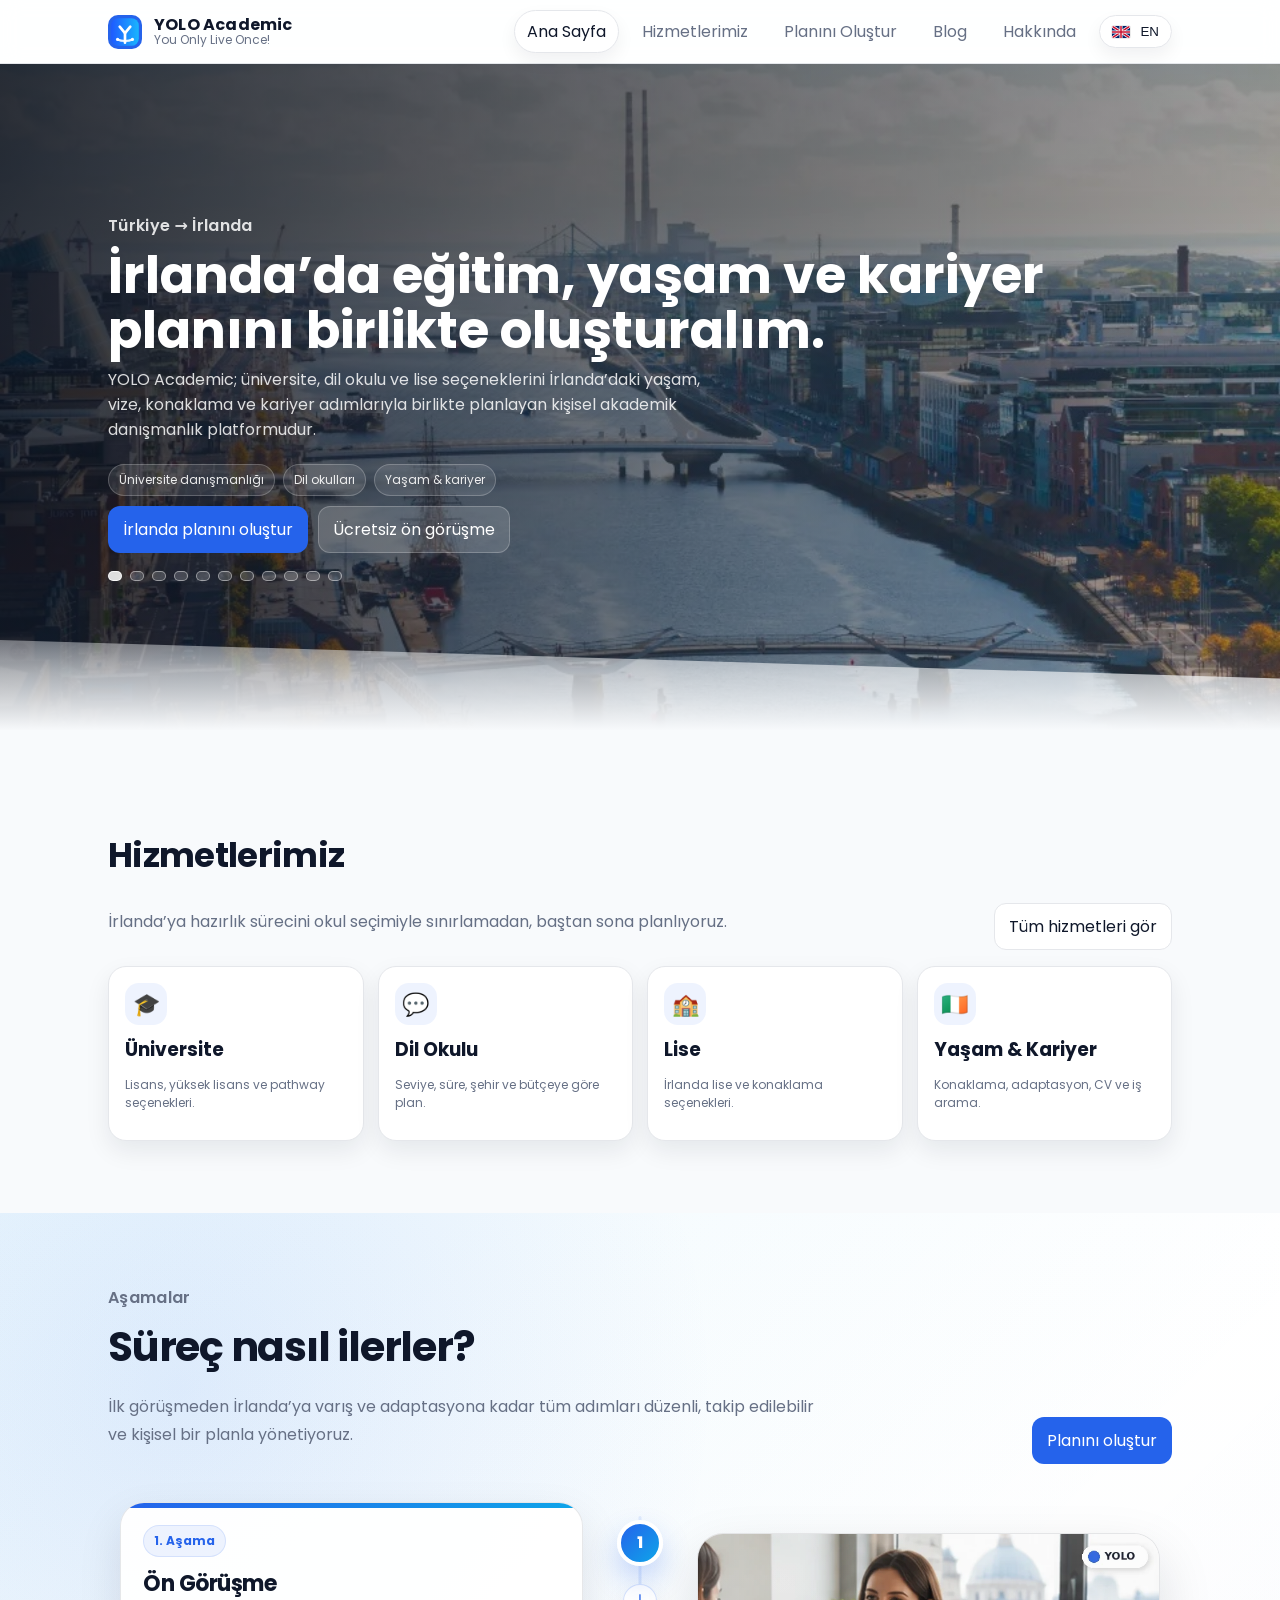
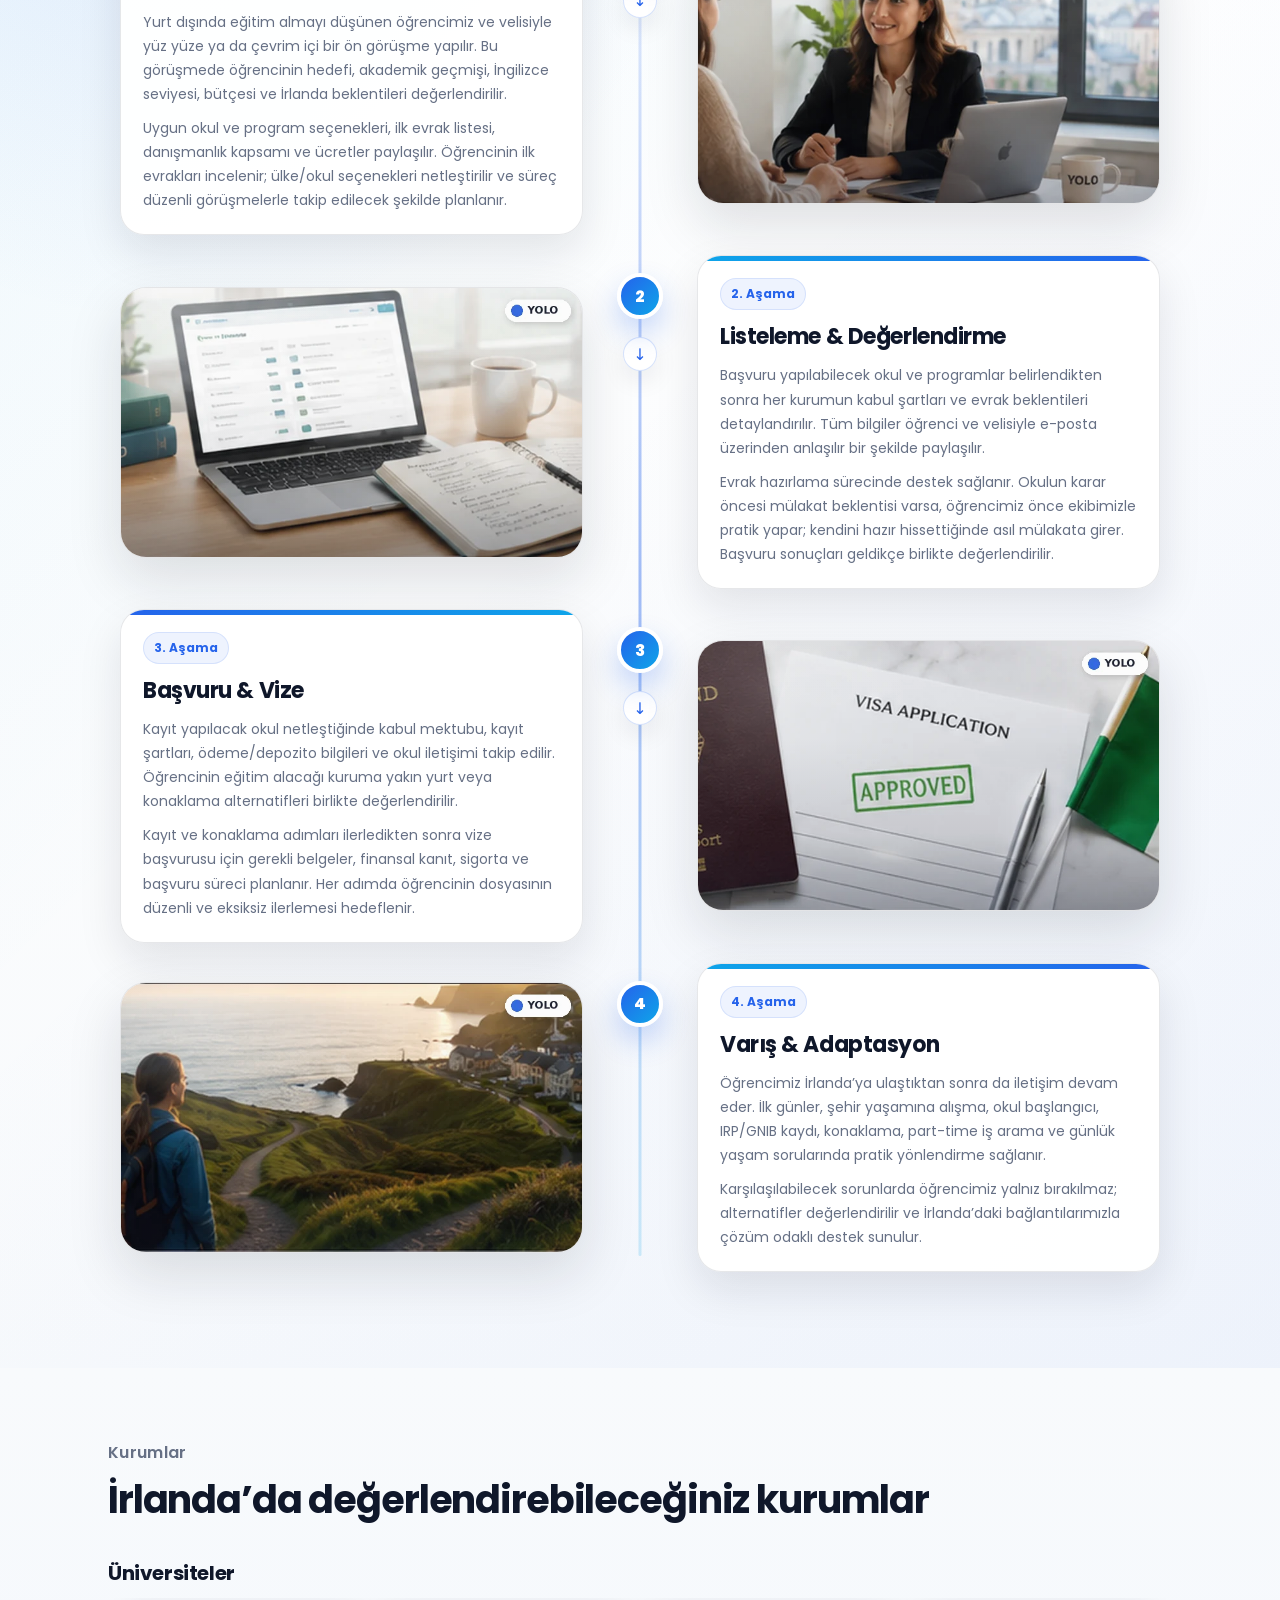
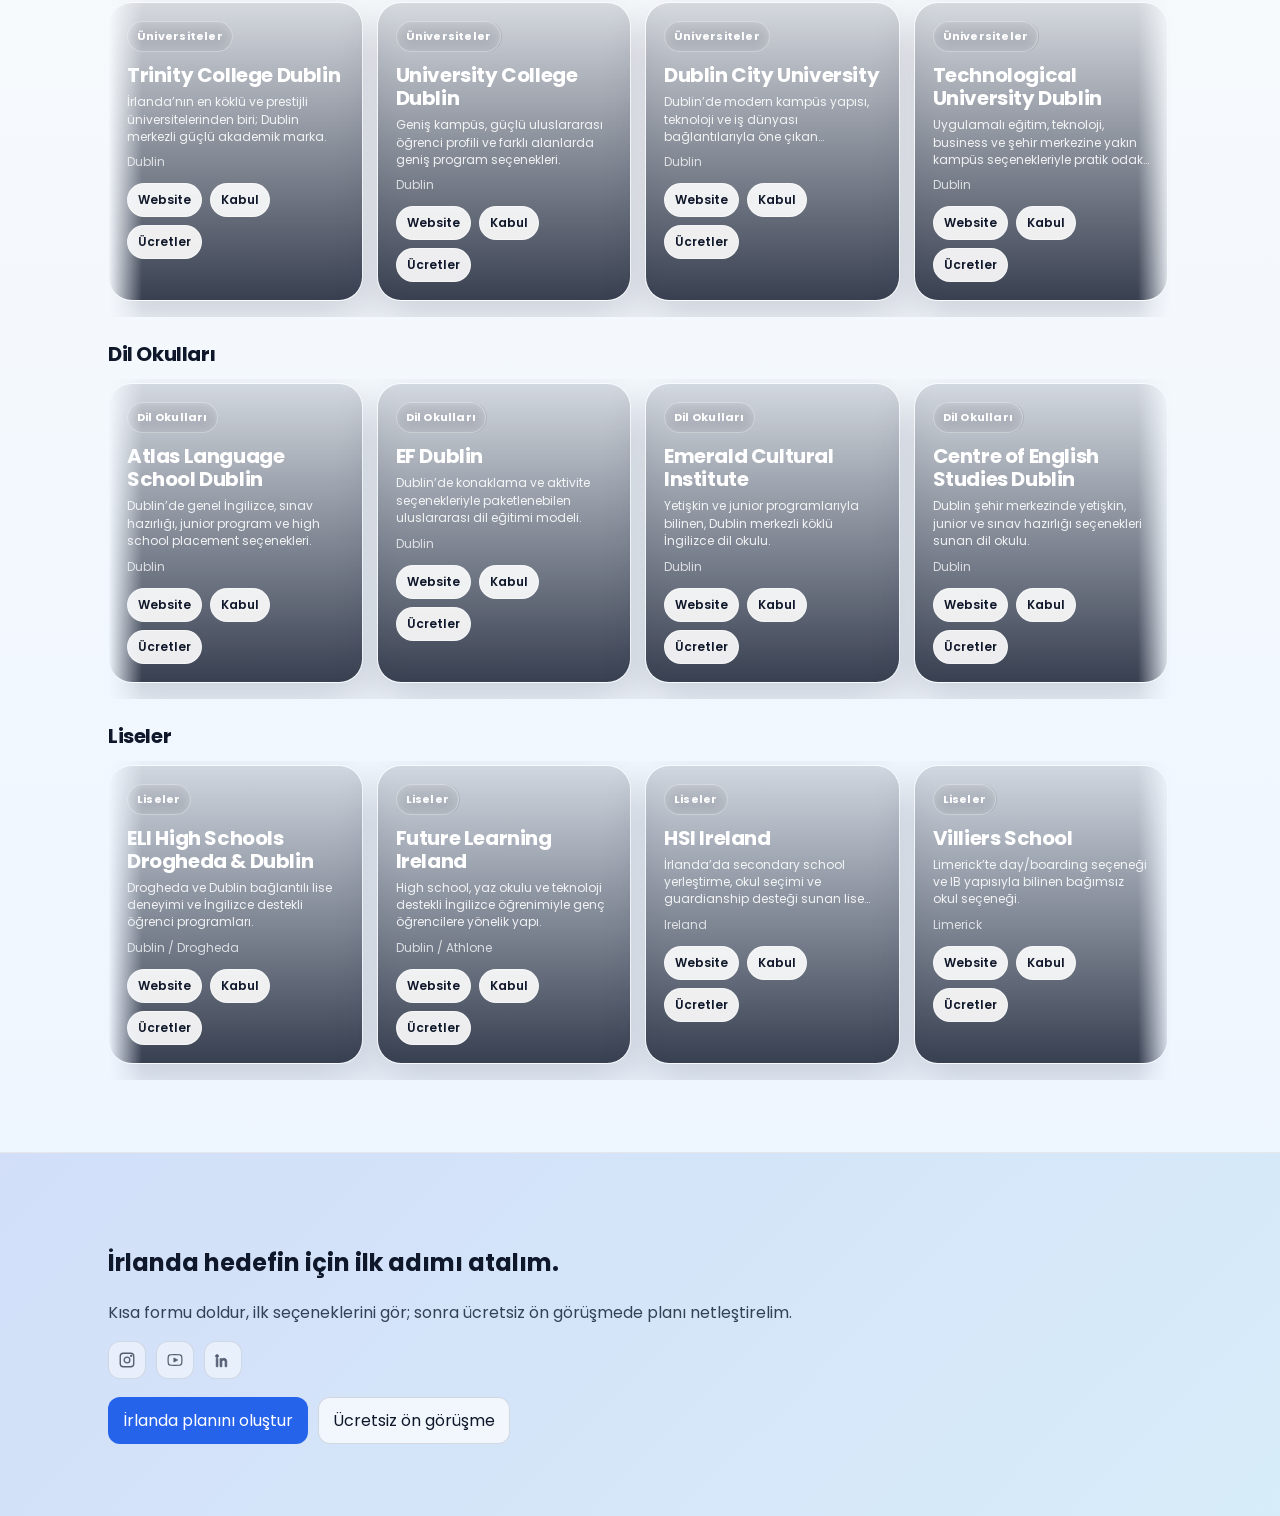
==== commit 6e7f0ff9: "Remove introductory paragraph about institutions Removed a paragraph describing institutions in Irel" ====
--- a/index.html
+++ b/index.html
@@ -163,7 +163,7 @@
         <div>
           <div class="eyebrow"><span class="lang-tr">Kurumlar</span><span class="lang-en">Institutions</span></div>
           <h2><span class="lang-tr">İrlanda’da değerlendirebileceğiniz kurumlar</span><span class="lang-en">Institutions you can consider in Ireland</span></h2>
-          <p class="muted"><span class="lang-tr">Üniversite, dil okulu ve lise seçeneklerinden ilk örnekler. Çekimlerden sonra kart arka planlarını okul fotoğraflarıyla güncelleyebiliriz.</span><span class="lang-en">Initial examples across universities, language schools and high schools. We can replace card backgrounds with your own school photos after shooting.</span></p>
+  
         </div>
       </div>
 
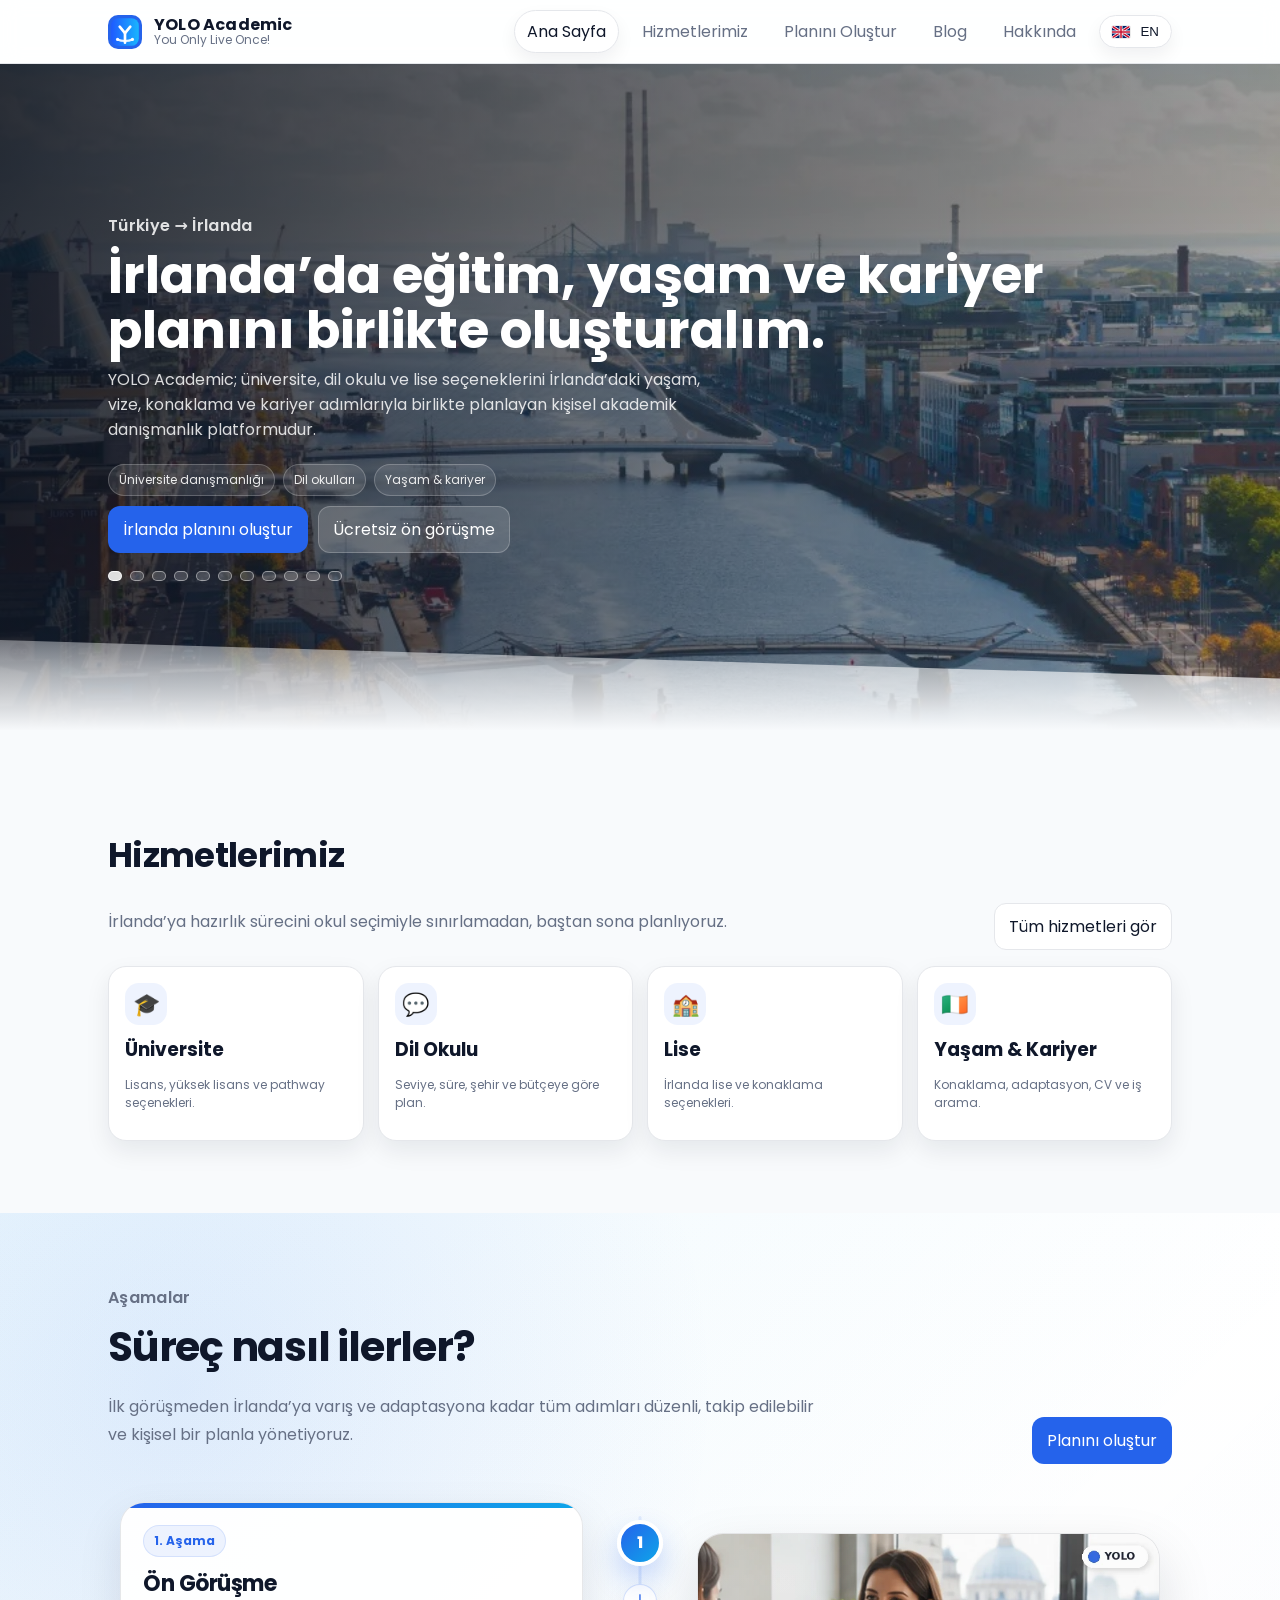
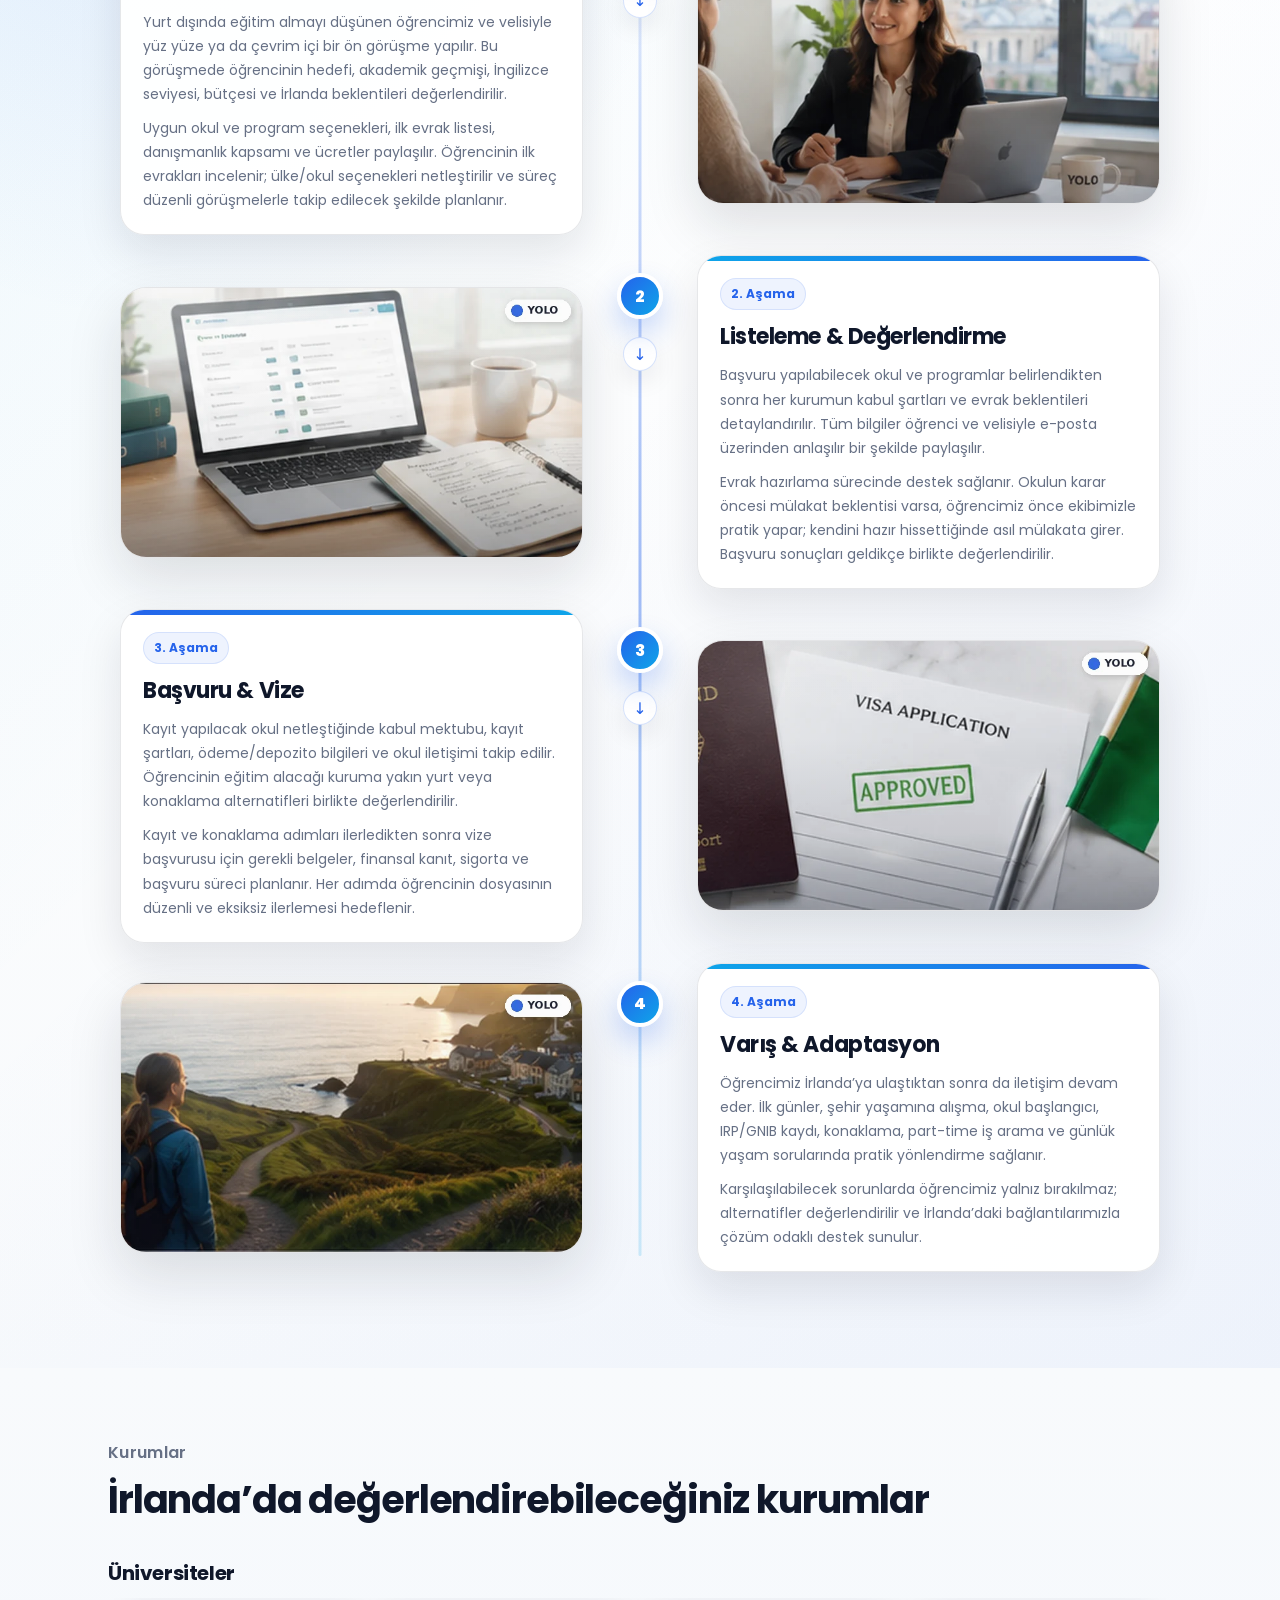
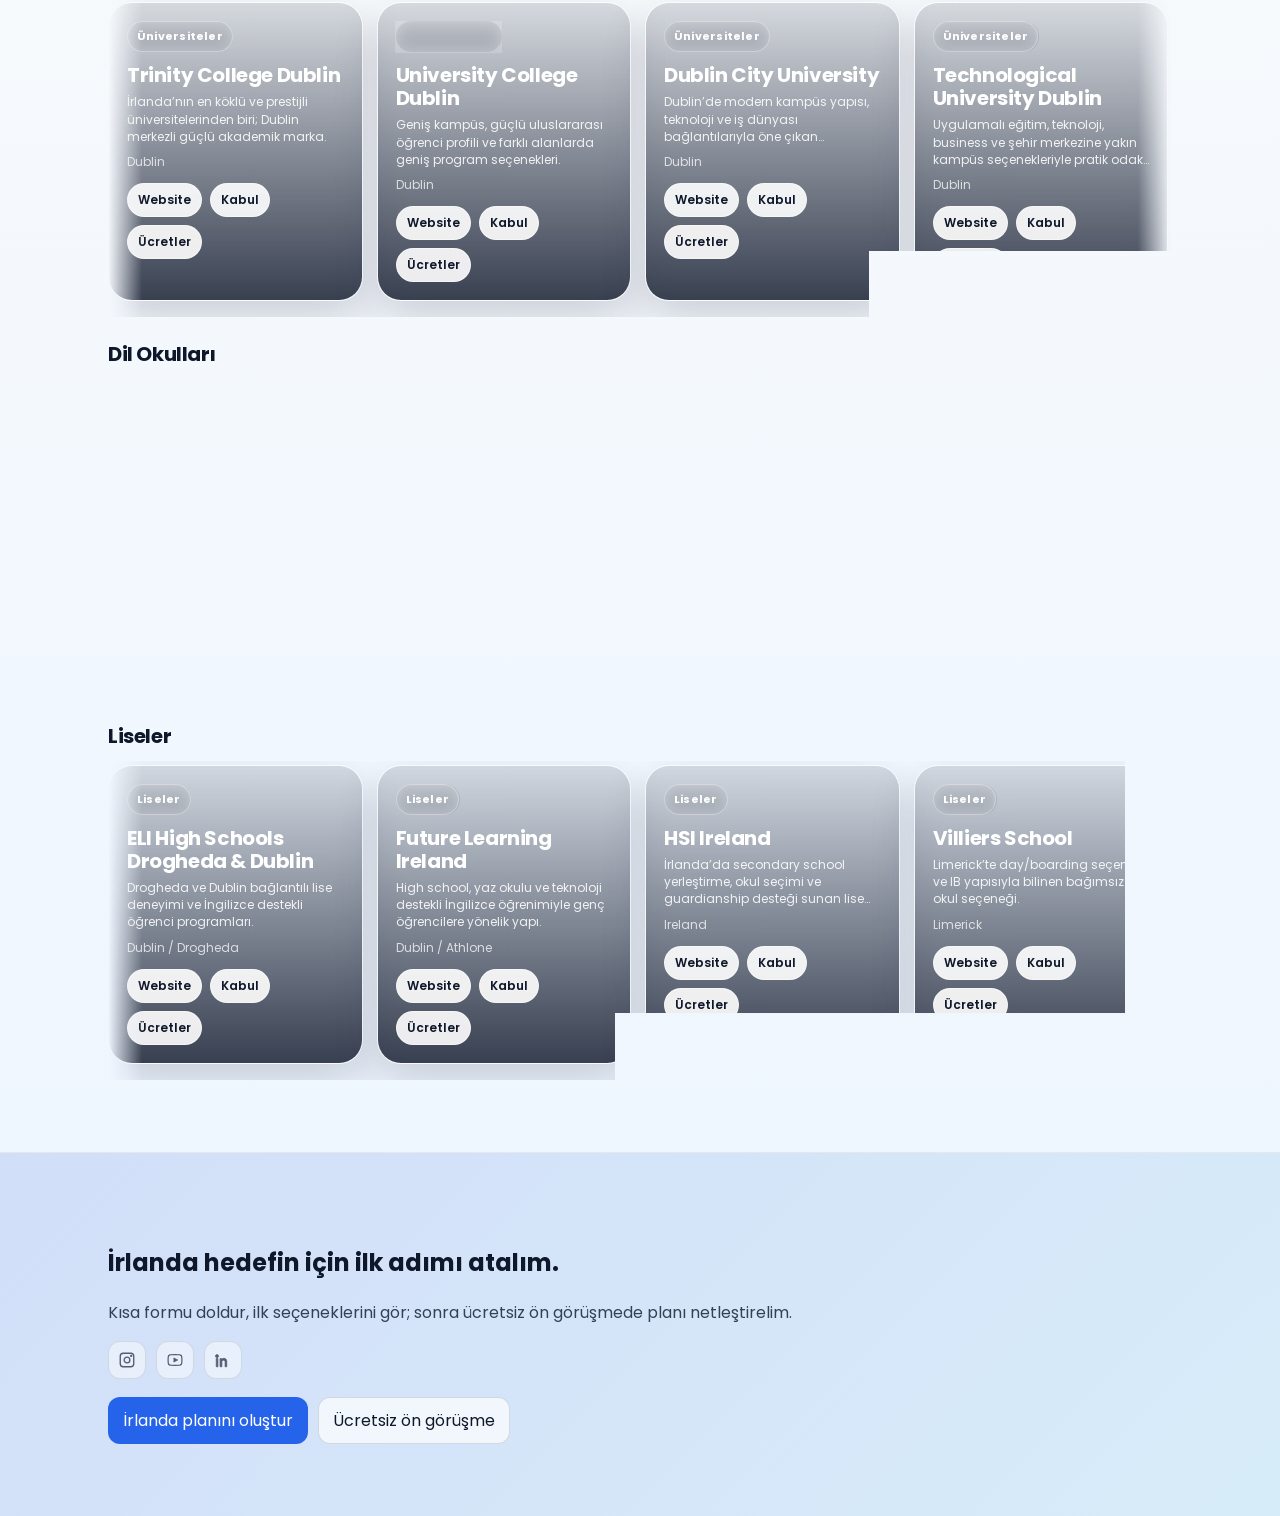
==== commit 98e0eb7d: "Integrate Google Analytics tracking script Added Google Analytics tracking code to the HTML file." ====
--- a/index.html
+++ b/index.html
@@ -8,12 +8,24 @@
 <link rel="preconnect" href="https://fonts.gstatic.com" crossorigin>
 <link href="https://fonts.googleapis.com/css2?family=Poppins:wght@400;500;600;700&display=swap" rel="stylesheet">
 <link rel="stylesheet" href="assets/styles.css" />
+<link rel="icon" type="image/svg+xml" href="assets/yolo-mark.svg?v=1">
 <link rel="stylesheet" href="assets/mobile-nav.css?v=2" />
 <link rel="stylesheet" href="assets/custom.css" />
 <link rel="stylesheet" href="assets/cta-contrast-fix.css?v=2" />
+<link rel="icon" type="image/png" href="assets/favicon.png?v=3">
+<link rel="apple-touch-icon" href="assets/favicon.png?v=3">
 
   <title>YOLO Academic | İrlanda Eğitim Danışmanlığı</title>
   <meta name="description" content="İrlanda'da üniversite, dil okulu, lise, yaşam ve kariyer planı için kişisel akademik danışmanlık." />
+  <!-- Google tag (gtag.js) -->
+<script async src="https://www.googletagmanager.com/gtag/js?id=G-2Z8W67R6XB"></script>
+<script>
+  window.dataLayer = window.dataLayer || [];
+  function gtag(){dataLayer.push(arguments);}
+  gtag('js', new Date());
+
+  gtag('config', 'G-2Z8W67R6XB');
+</script>
 </head>
 <body class="site">
 
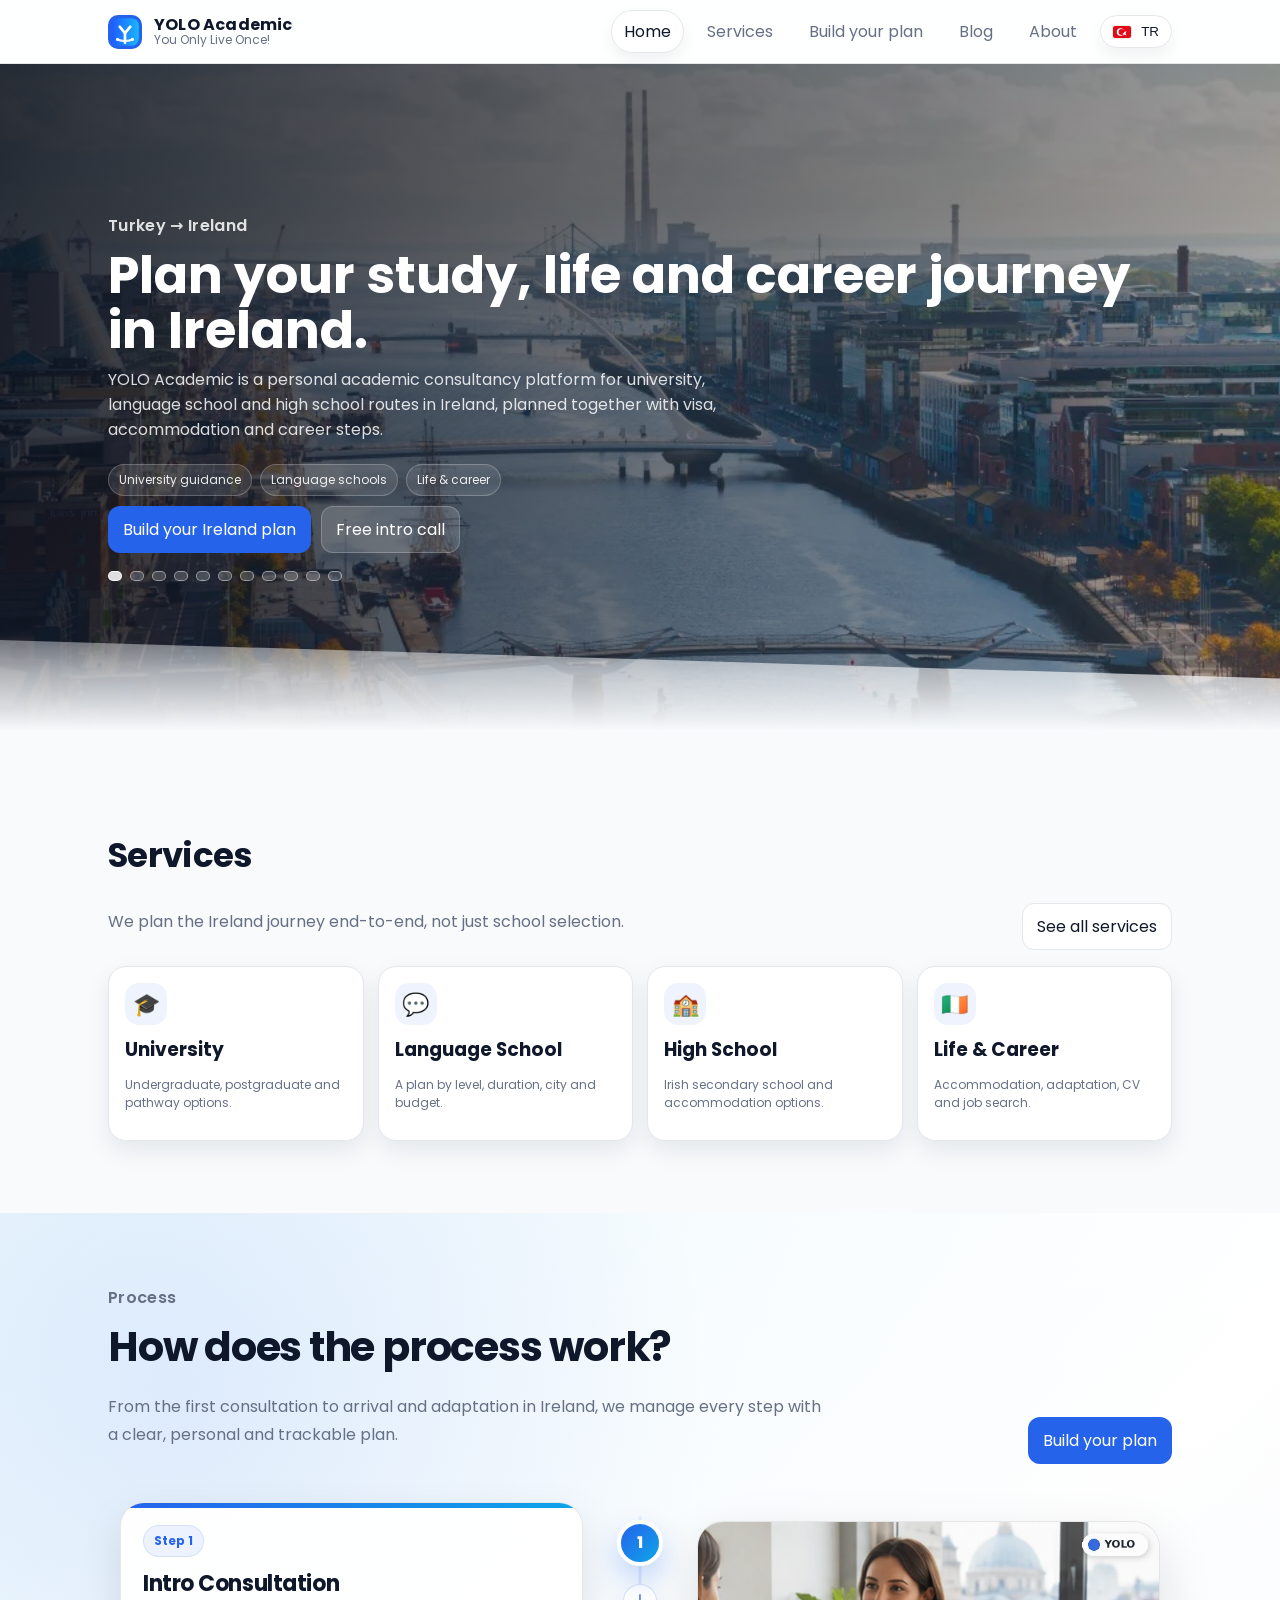
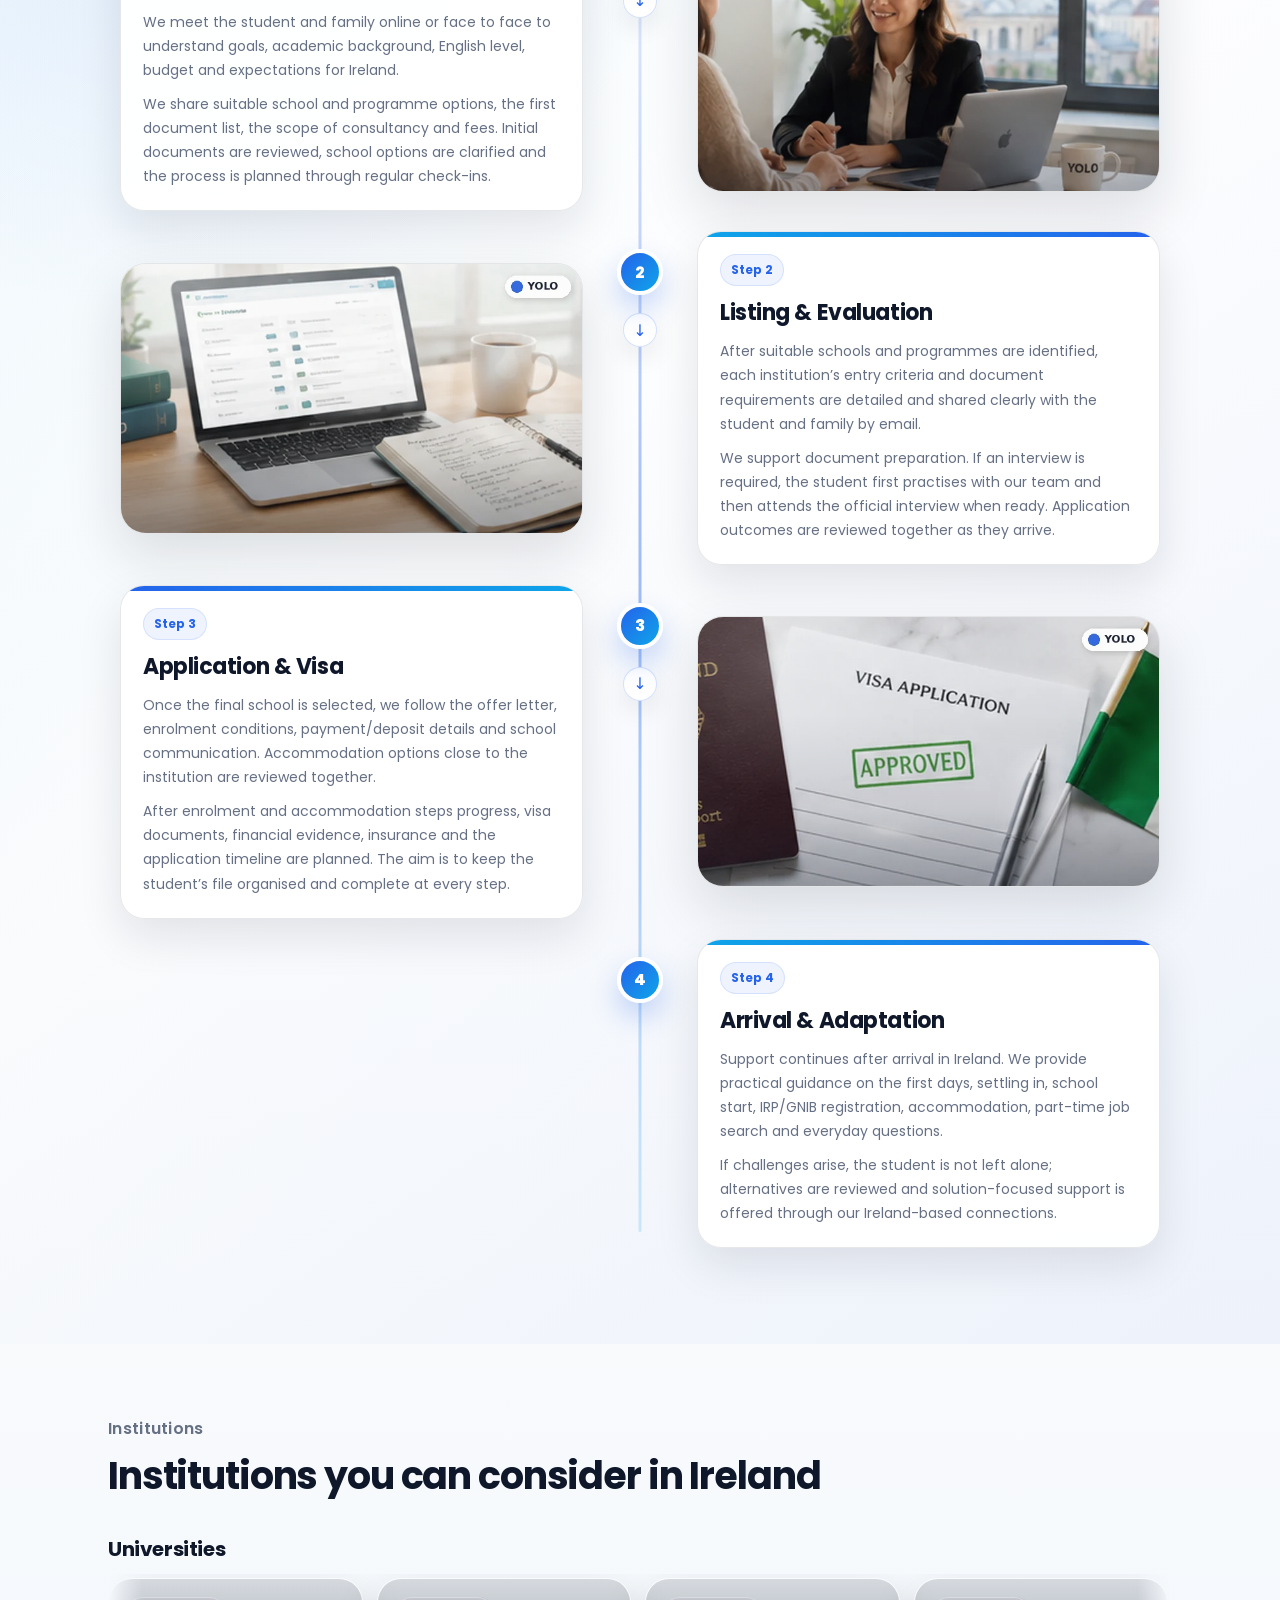
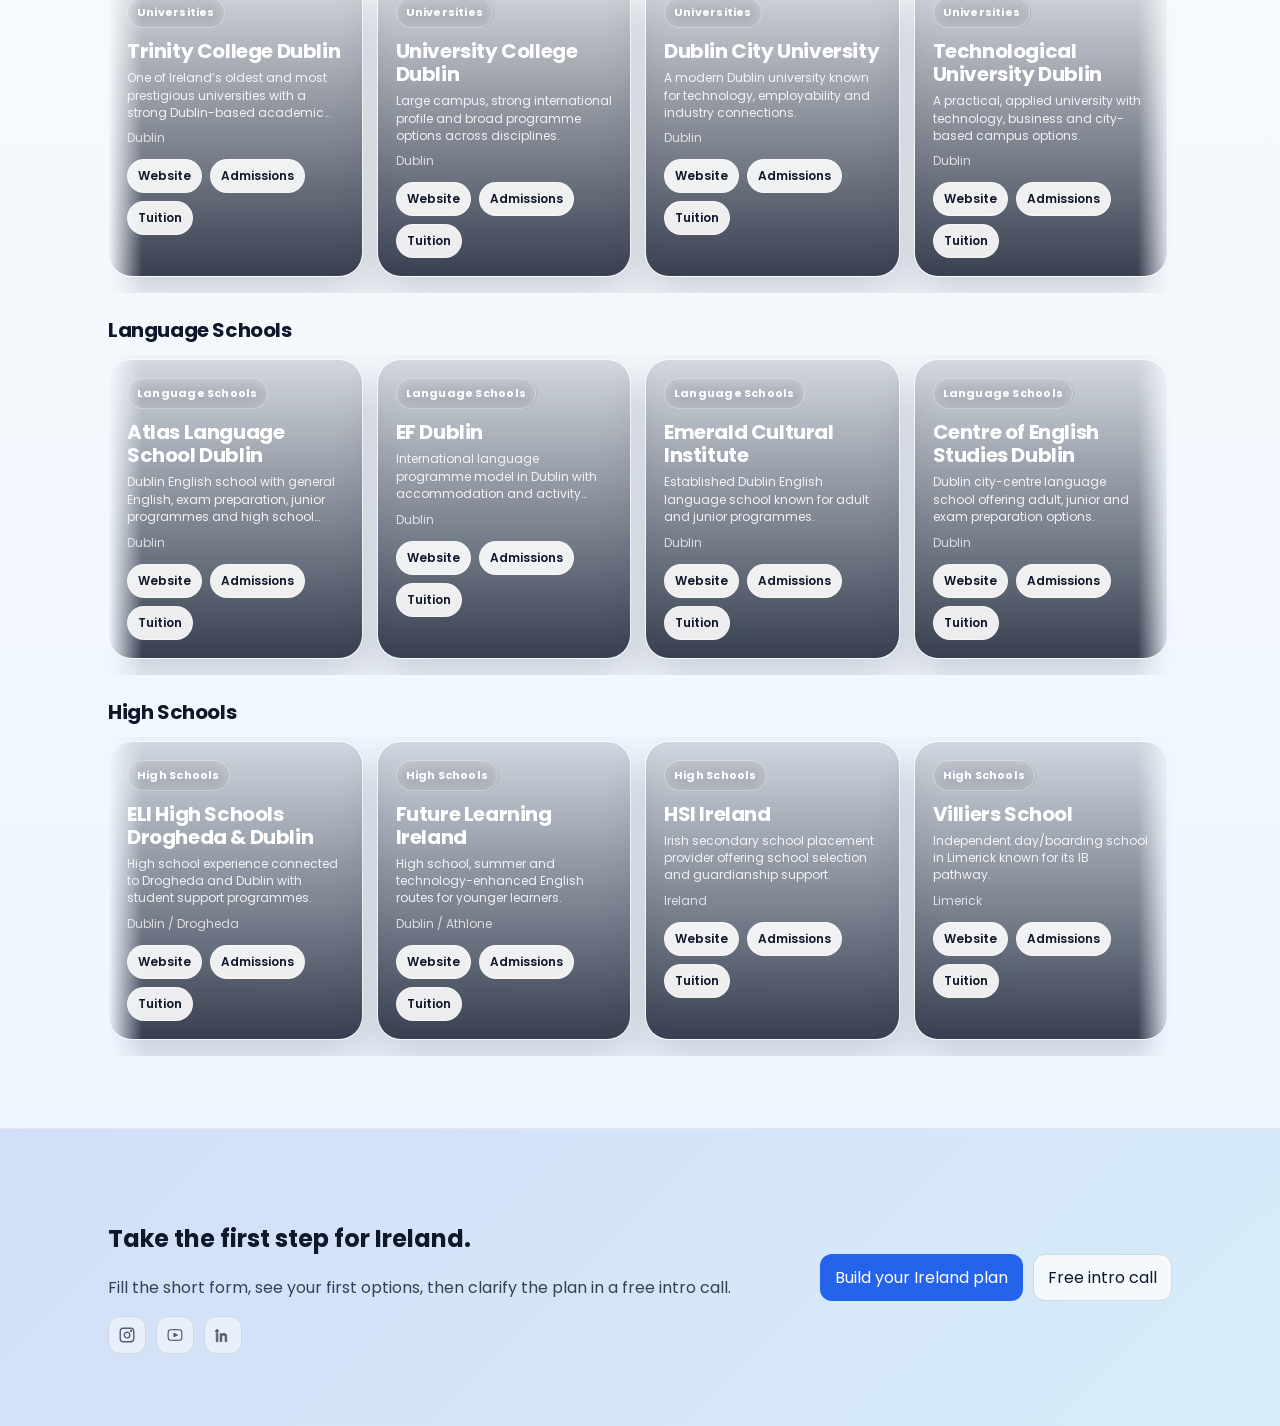
==== commit 71c12acb: "Add files via upload" ====
--- a/index.html
+++ b/index.html
@@ -8,14 +8,15 @@
 <link rel="preconnect" href="https://fonts.gstatic.com" crossorigin>
 <link href="https://fonts.googleapis.com/css2?family=Poppins:wght@400;500;600;700&display=swap" rel="stylesheet">
 <link rel="stylesheet" href="assets/styles.css" />
-<link rel="icon" type="image/svg+xml" href="assets/yolo-mark.svg?v=1">
 <link rel="stylesheet" href="assets/mobile-nav.css?v=2" />
 <link rel="stylesheet" href="assets/custom.css" />
 <link rel="stylesheet" href="assets/cta-contrast-fix.css?v=2" />
-<link rel="icon" type="image/png" href="assets/favicon.png?v=3">
-<link rel="apple-touch-icon" href="assets/favicon.png?v=3">
-
-  <title>YOLO Academic | İrlanda Eğitim Danışmanlığı</title>
+
+  <link rel="icon" type="image/svg+xml" href="assets/yolo-mark.svg?v=2">
+<link rel="icon" type="image/png" href="assets/favicon.png?v=2" sizes="64x64">
+<link rel="shortcut icon" href="assets/yolo-mark.svg?v=2">
+<link rel="apple-touch-icon" href="assets/apple-touch-icon.png?v=2">
+<title>YOLO Academic | İrlanda Eğitim Danışmanlığı</title>
   <meta name="description" content="İrlanda'da üniversite, dil okulu, lise, yaşam ve kariyer planı için kişisel akademik danışmanlık." />
   <!-- Google tag (gtag.js) -->
 <script async src="https://www.googletagmanager.com/gtag/js?id=G-2Z8W67R6XB"></script>
@@ -26,6 +27,7 @@
 
   gtag('config', 'G-2Z8W67R6XB');
 </script>
+<script src="assets/clarity.js"></script>
 </head>
 <body class="site">
 
--- a/assets/mobile-nav.css
+++ b/assets/mobile-nav.css
@@ -8,7 +8,8 @@
 body.nav-open .nav-burger span::before{top:0;transform:rotate(45deg);}
 body.nav-open .nav-burger span::after{top:0;transform:rotate(-45deg);}
 
-.nav-overlay{position:fixed;inset:0;background:rgba(15,23,42,.35);opacity:0;pointer-events:none;transition:opacity .2s ease;z-index:40;}
+.nav-overlay{position:fixed;inset:0;background:rgba(15,23,42,.35);opacity:0;pointer-events:none;transition:opacity .2s ease;z-index:1000;}
+body.nav-open .nav{z-index:1100;}
 body.nav-open .nav-overlay{opacity:1;pointer-events:auto;}
 
 @media (max-width:920px){
@@ -22,7 +23,7 @@
     top:64px;
     left:12px;
     right:12px;
-    z-index:50;
+    z-index:1102;
     flex-direction:column;
     gap:8px;
     padding:10px;
--- a/assets/custom.css
+++ b/assets/custom.css
@@ -533,3 +533,28 @@
   .blog-hero::before{border-radius:22px;}
   .blog-hero::after{font-size:96px;right:12px;bottom:-18px;}
 }
+
+/* v8: Finder form polish + mobile click/CTA comfort */
+#prefsForm.card.form{
+  padding:24px;
+  border-radius:22px;
+  border-color:rgba(15,23,42,.08);
+  box-shadow:0 18px 44px rgba(17,24,39,.08);
+}
+#prefsForm .grid{gap:16px 18px;}
+#prefsForm label{font-size:12px;letter-spacing:.01em;color:#5f6b85;}
+#prefsForm input,#prefsForm select{min-height:48px;border-radius:14px;background:#fff;}
+#prefsForm .actions{
+  margin-top:18px;
+  padding-top:16px;
+  border-top:1px solid rgba(15,23,42,.07);
+}
+#prefsForm .btn{min-height:44px;border-radius:14px;}
+#prefsForm .btn.ghost{background:rgba(37,99,235,.06);border-color:rgba(37,99,235,.22);color:#0f172a;}
+#prefsForm .btn.ghost:hover{background:rgba(37,99,235,.10);}
+@media (max-width:720px){
+  main.container{padding-bottom:110px!important;}
+  #prefsForm.card.form{padding:18px;border-radius:20px;}
+  #prefsForm .actions{display:grid;grid-template-columns:1fr;gap:10px;}
+  #prefsForm .actions .btn{width:100%;}
+}
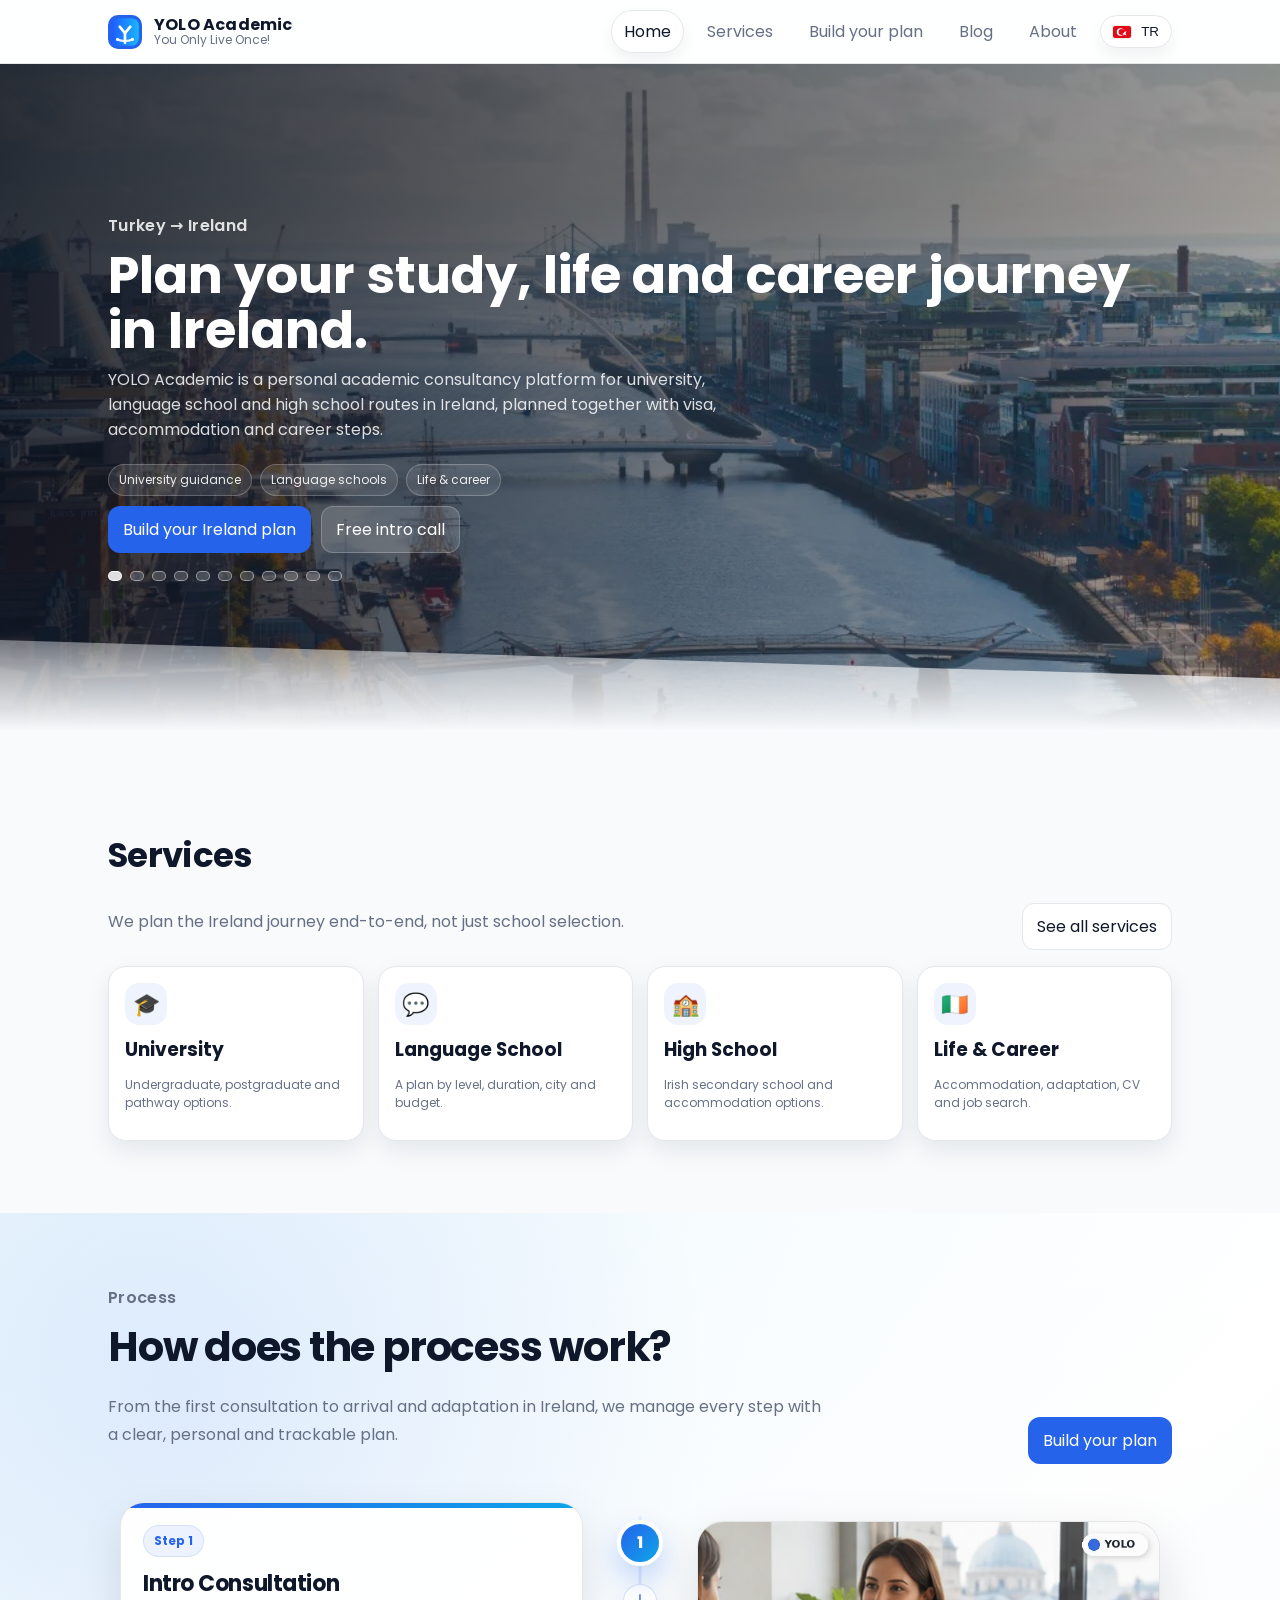
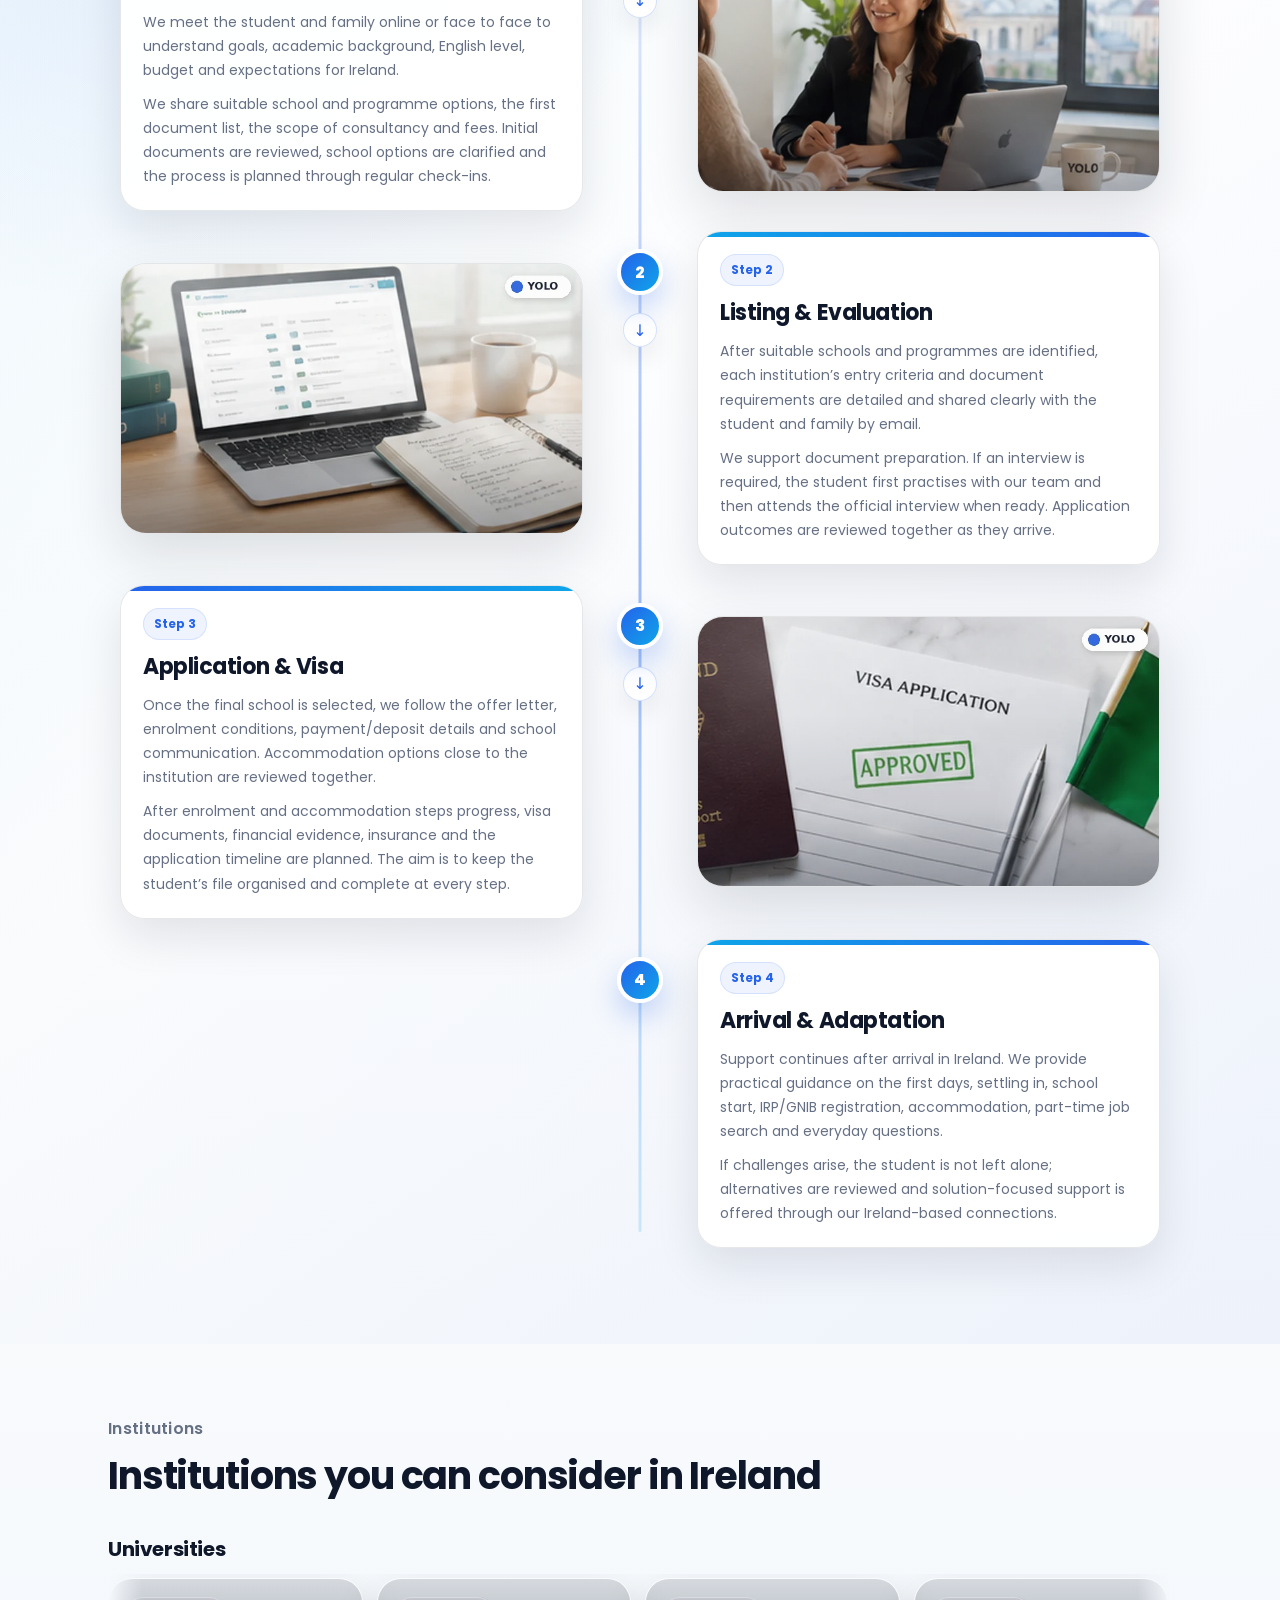
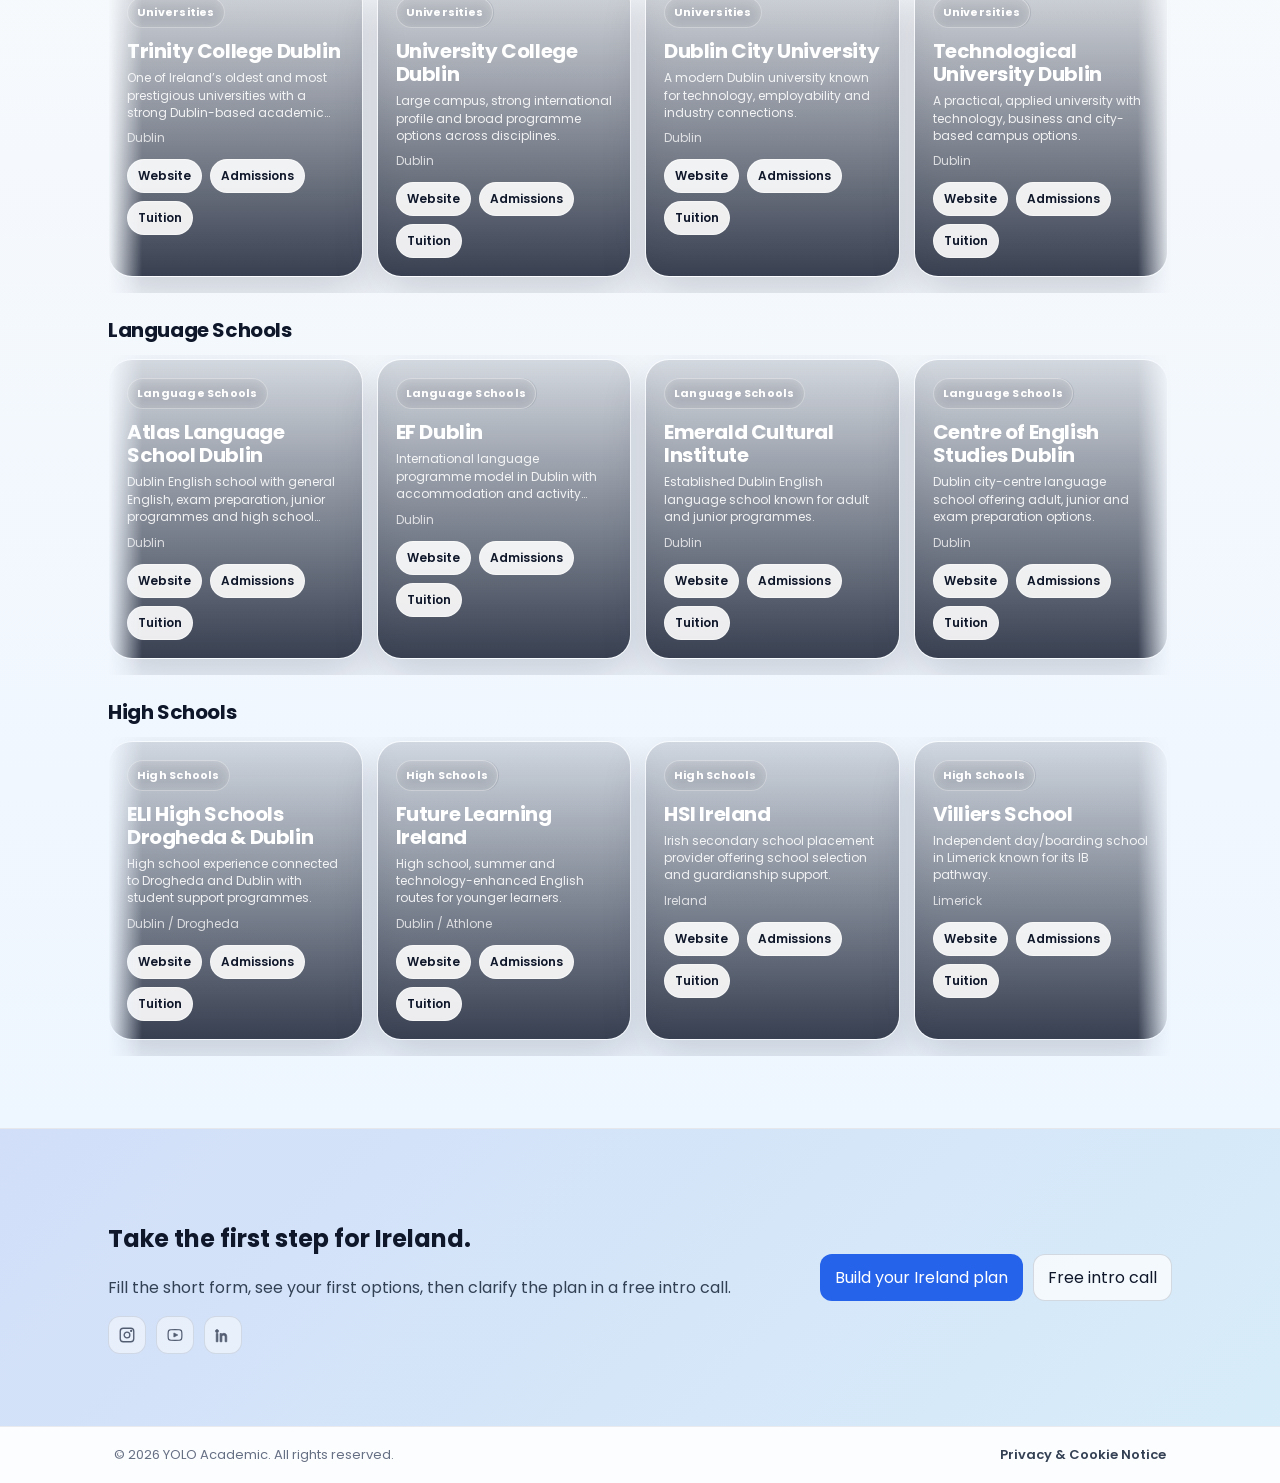
==== commit 03976c56: "Add files via upload" ====
--- a/index.html
+++ b/index.html
@@ -17,7 +17,13 @@
 <link rel="shortcut icon" href="assets/yolo-mark.svg?v=2">
 <link rel="apple-touch-icon" href="assets/apple-touch-icon.png?v=2">
 <title>YOLO Academic | İrlanda Eğitim Danışmanlığı</title>
+  <link rel="canonical" href="https://yoloacademic.com/" />
   <meta name="description" content="İrlanda'da üniversite, dil okulu, lise, yaşam ve kariyer planı için kişisel akademik danışmanlık." />
+  <meta property="og:title" content="YOLO Academic | İrlanda Eğitim Danışmanlığı" />
+  <meta property="og:description" content="İrlanda'da üniversite, dil okulu, lise, yaşam ve kariyer planı için kişisel akademik danışmanlık." />
+  <meta property="og:type" content="website" />
+  <meta property="og:url" content="https://yoloacademic.com/" />
+  <meta name="twitter:card" content="summary" />
   <!-- Google tag (gtag.js) -->
 <script async src="https://www.googletagmanager.com/gtag/js?id=G-2Z8W67R6XB"></script>
 <script>
@@ -215,11 +221,19 @@
   </section>
 </main>
 
+<footer class="site-footer">
+  <div class="container footer-mini">
+    <span>© 2026 YOLO Academic. <span class="lang-tr">Tüm hakları saklıdır.</span><span class="lang-en">All rights reserved.</span></span>
+    <a href="privacy.html"><span class="lang-tr">Gizlilik & Çerez Bilgilendirmesi</span><span class="lang-en">Privacy & Cookie Notice</span></a>
+  </div>
+</footer>
+
 <script src="assets/i18n.js"></script>
 <script src="assets/mobile-nav.js?v=2"></script>
 <script src="assets/config.js"></script>
 <script src="assets/calendly.js"></script>
 <script src="assets/tawk.js"></script>
+<script src="assets/analytics-events.js?v=1"></script>
 
 <script src="assets/socials.js"></script>
 <script src="assets/hero-slider.js"></script>
--- a/assets/custom.css
+++ b/assets/custom.css
@@ -558,3 +558,50 @@
   #prefsForm .actions{display:grid;grid-template-columns:1fr;gap:10px;}
   #prefsForm .actions .btn{width:100%;}
 }
+
+
+/* v9: conversion tracking, simplified finder, roadmap and cookie/footer polish */
+.smart-finder{position:relative;overflow:hidden;}
+.finder-intro-row{display:flex;justify-content:space-between;align-items:flex-start;gap:16px;margin-bottom:18px;padding-bottom:16px;border-bottom:1px solid rgba(15,23,42,.07);}
+.finder-intro-row h2{margin:0 0 6px;font-size:20px;}
+.finder-intro-row .badge{white-space:nowrap;background:rgba(34,197,94,.10);border-color:rgba(34,197,94,.18);color:#14532d;}
+.essential-grid{grid-template-columns:repeat(2,minmax(0,1fr));}
+.essential-grid .field:last-child{grid-column:1/-1;max-width:520px;}
+.advanced-filters{margin-top:14px;border:1px solid rgba(15,23,42,.08);border-radius:18px;background:linear-gradient(180deg,rgba(248,250,252,.92),rgba(255,255,255,.88));}
+.advanced-filters summary{cursor:pointer;display:flex;align-items:center;justify-content:space-between;gap:12px;padding:14px 16px;font-weight:700;color:#0f172a;list-style:none;}
+.advanced-filters summary::-webkit-details-marker{display:none;}
+.advanced-filters summary::after{content:"+";display:inline-flex;align-items:center;justify-content:center;width:28px;height:28px;border-radius:999px;background:#fff;border:1px solid rgba(15,23,42,.10);font-weight:700;}
+.advanced-filters[open] summary::after{content:"–";}
+.advanced-filters summary small{font-weight:500;color:#667085;}
+.advanced-grid{padding:0 16px 16px;}
+.roadmap-card{margin-bottom:14px;background:linear-gradient(135deg,#ffffff,rgba(37,99,235,.055));border-color:rgba(37,99,235,.12);}
+.roadmap-head{display:flex;align-items:flex-start;justify-content:space-between;gap:18px;}
+.roadmap-head h2{margin:5px 0 6px;}
+.roadmap-steps{display:grid;grid-template-columns:repeat(3,minmax(0,1fr));gap:12px;margin-top:16px;}
+.roadmap-steps div{background:#fff;border:1px solid rgba(15,23,42,.08);border-radius:18px;padding:14px;box-shadow:0 12px 28px rgba(17,24,39,.045);}
+.roadmap-steps span{display:inline-flex;align-items:center;justify-content:center;width:28px;height:28px;border-radius:999px;background:var(--primary);color:#fff;font-weight:800;margin-bottom:10px;}
+.roadmap-steps strong{display:block;font-size:15px;margin-bottom:4px;}
+.results-grid{margin-top:14px;}
+.site-footer{border-top:1px solid rgba(15,23,42,.08);background:rgba(255,255,255,.78);}
+.footer-mini{display:flex;justify-content:space-between;align-items:center;gap:12px;padding:18px 24px;color:#667085;font-size:13px;}
+.footer-mini a{color:#344054;text-decoration:none;font-weight:600;}
+.footer-mini a:hover{text-decoration:underline;}
+.privacy-content h2{margin-top:24px;}
+.privacy-content p,.privacy-content li{line-height:1.72;}
+@media(max-width:720px){
+  .finder-intro-row{display:block;}
+  .finder-intro-row .badge{display:inline-flex;margin-top:10px;}
+  .essential-grid{grid-template-columns:1fr;}
+  .essential-grid .field:last-child{max-width:none;}
+  .advanced-filters summary{align-items:flex-start;flex-direction:column;}
+  .advanced-filters summary::after{position:absolute;right:30px;}
+  .roadmap-head{display:block;}
+  .roadmap-head .btn{width:100%;justify-content:center;margin-top:12px;}
+  .roadmap-steps{grid-template-columns:1fr;}
+  .footer-mini{display:block;text-align:center;}
+  .footer-mini a{display:inline-block;margin-top:8px;}
+}
+@media(max-width:720px){
+  iframe[src*="tawk.to"]{max-width:88vw!important;}
+}
+body.nav-open iframe[src*="tawk.to"]{display:none!important;}
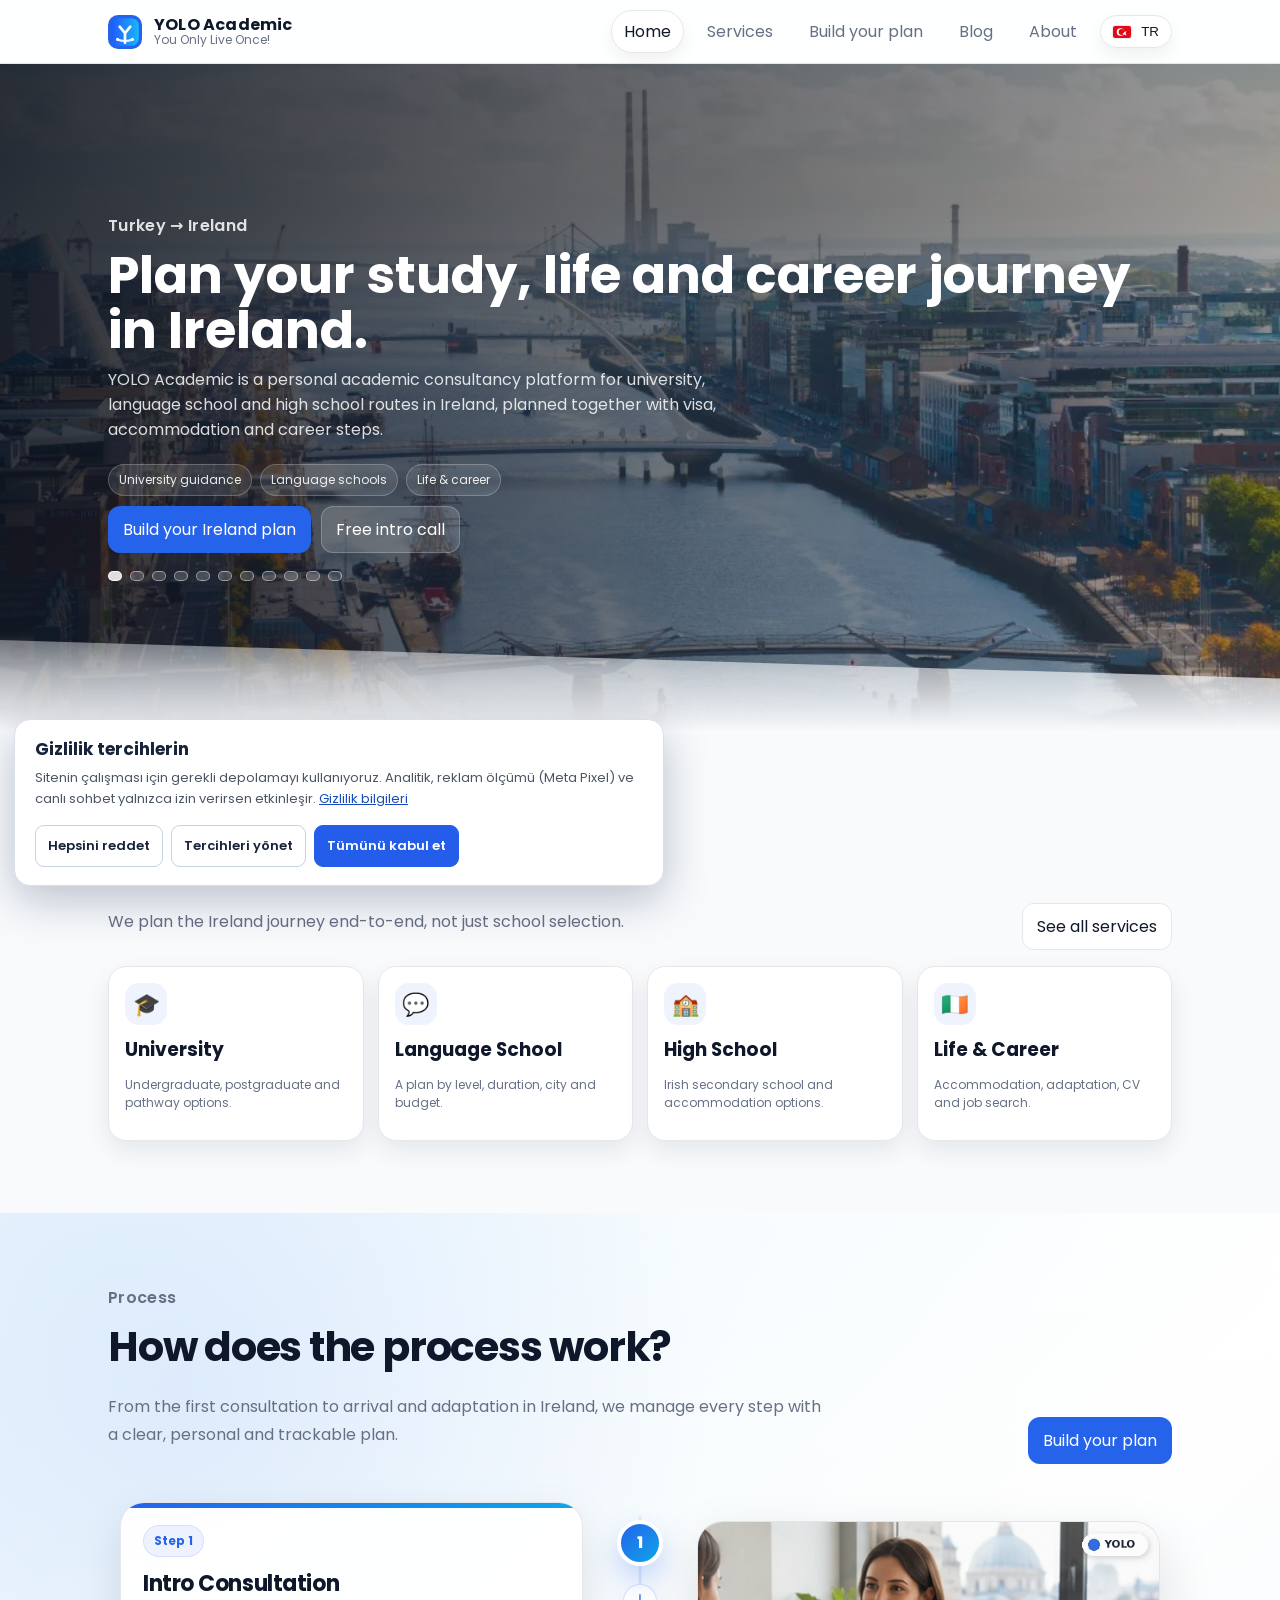
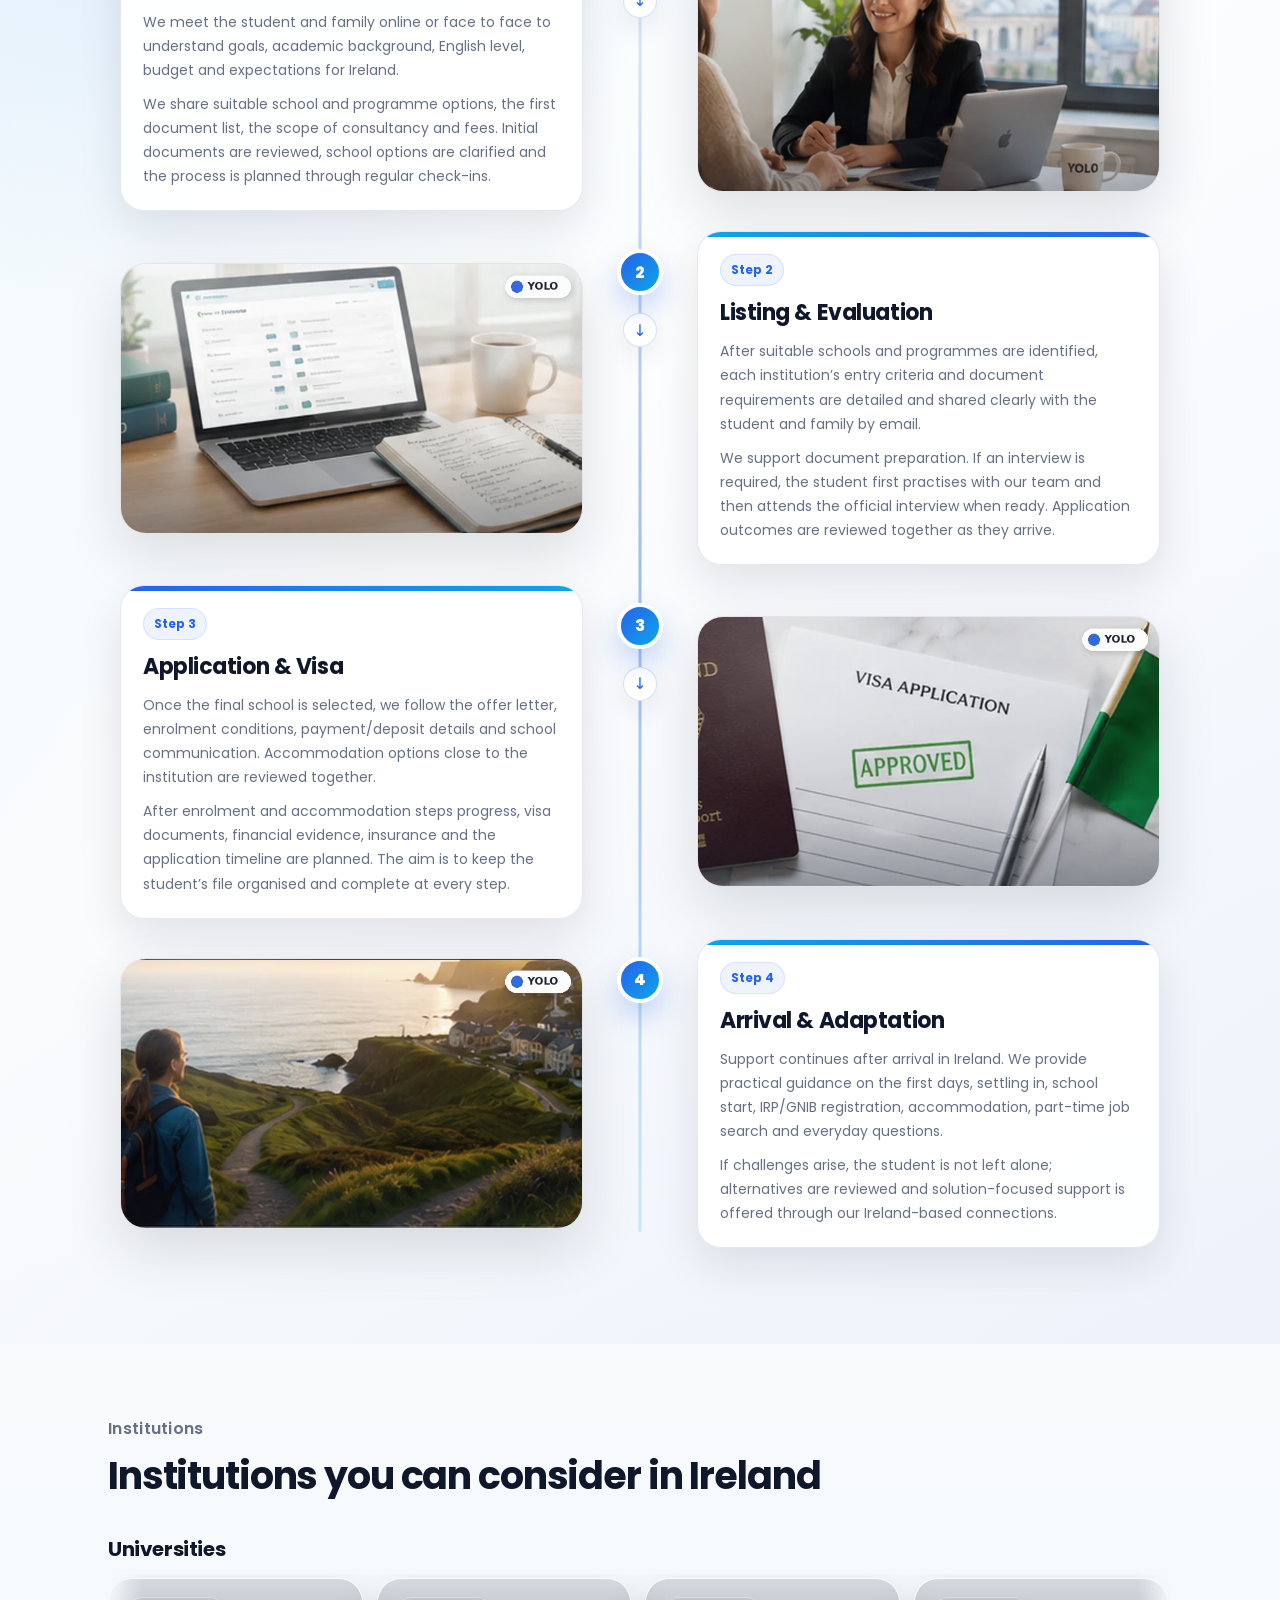
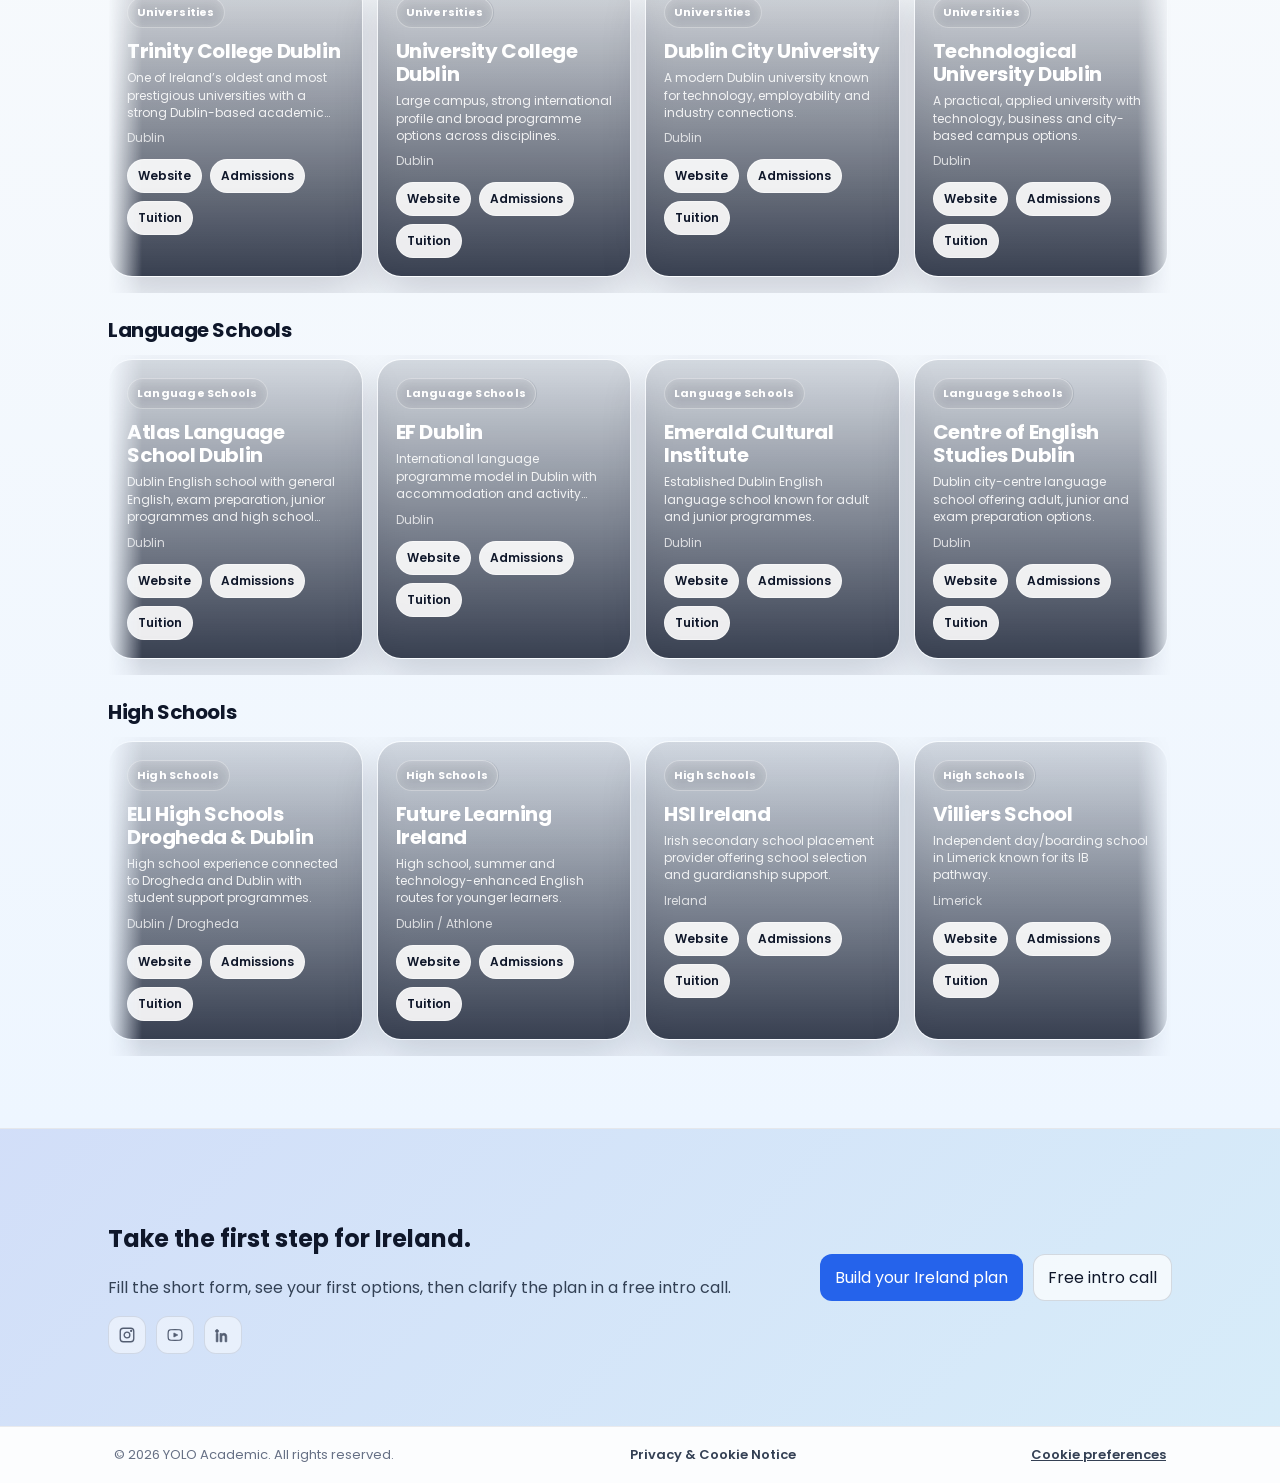
==== commit 44669e21: "Gate optional analytics, Meta Pixel and live chat behind consent" ====
--- a/index.html
+++ b/index.html
@@ -24,16 +24,9 @@
   <meta property="og:type" content="website" />
   <meta property="og:url" content="https://yoloacademic.com/" />
   <meta name="twitter:card" content="summary" />
-  <!-- Google tag (gtag.js) -->
-<script async src="https://www.googletagmanager.com/gtag/js?id=G-2Z8W67R6XB"></script>
-<script>
-  window.dataLayer = window.dataLayer || [];
-  function gtag(){dataLayer.push(arguments);}
-  gtag('js', new Date());
-
-  gtag('config', 'G-2Z8W67R6XB');
-</script>
-<script src="assets/clarity.js"></script>
+  <!-- Tracking is controlled by visitor cookie preferences. -->
+<link rel="stylesheet" href="assets/privacy-consent.css?v=1">
+<script src="assets/privacy-consent.js?v=1" defer></script>
 </head>
 <body class="site">
 
@@ -232,7 +225,7 @@
 <script src="assets/mobile-nav.js?v=2"></script>
 <script src="assets/config.js"></script>
 <script src="assets/calendly.js"></script>
-<script src="assets/tawk.js"></script>
+<!-- Optional live chat is loaded after visitor consent. -->
 <script src="assets/analytics-events.js?v=1"></script>
 
 <script src="assets/socials.js"></script>
--- a/assets/privacy-consent.css
+++ b/assets/privacy-consent.css
@@ -0,0 +1,26 @@
+/* YOLO Academic: small, accessible opt-in preferences UI */
+.yolo-cookie-root[hidden]{display:none!important}
+.yolo-cookie-root{position:fixed;bottom:14px;left:14px;z-index:100000;width:min(650px,calc(100% - 28px));font-family:inherit}
+.yolo-consent-card{padding:18px 20px;background:#fff;color:#17233b;border:1px solid #d8dfec;border-radius:16px;box-shadow:0 14px 45px rgba(8,25,62,.25)}
+.yolo-consent-heading{font-size:17px;font-weight:700;line-height:1.3}
+.yolo-consent-card p{font-size:13px;line-height:1.6;color:#4b5563;margin:8px 0 15px}
+.yolo-consent-card a{color:#174bb8;text-decoration:underline}
+.yolo-consent-actions{display:flex;flex-wrap:wrap;gap:8px}
+.yolo-cb{font:inherit;font-size:13px;font-weight:600;padding:10px 12px;border-radius:9px;cursor:pointer;border:1px solid #c6d1e4;background:#fff;color:#17233b}
+.yolo-cb.primary{background:#245dea;border-color:#245dea;color:#fff}
+.yolo-cb:focus-visible,.yolo-cookie-link:focus-visible{outline:3px solid #8bb5ff;outline-offset:2px}
+.yolo-consent-preferences{max-height:82vh;overflow:auto}
+.yolo-consent-option{display:flex;align-items:center;justify-content:space-between;gap:18px;border-top:1px solid #e5e9f2;padding:11px 0;font-size:14px;font-weight:600}
+.yolo-consent-option small{display:block;font-size:12px;font-weight:400;color:#667085;line-height:1.5}
+.yolo-consent-option input{accent-color:#245dea;width:19px;height:19px;flex-shrink:0}
+.yolo-cookie-link{background:transparent;border:0;padding:0;color:#344054;font:inherit;font-weight:600;cursor:pointer;text-decoration:underline}
+.about-story-details{margin:20px 0;padding:16px 18px;border:1px solid #d9e4f5;border-radius:13px;background:#f7faff}
+.about-story-details summary{cursor:pointer;font-weight:700;color:#1b4caa;list-style:revert}
+.about-story-details[open] summary{margin-bottom:15px}
+.about-story-details .prose p{margin:0 0 12px;line-height:1.75}
+.about-story-details .story-note{font-size:12px;color:#667085;margin:0 0 12px}
+html[lang="tr"] .about-story-details .lang-tr{display:block}
+html[lang="tr"] .about-story-details .lang-en{display:none}
+html[lang="en"] .about-story-details .lang-tr{display:none}
+html[lang="en"] .about-story-details .lang-en{display:block}
+@media(max-width:650px){.yolo-cookie-root{left:8px;bottom:8px;width:calc(100% - 16px)}.yolo-consent-card{padding:13px 14px}.yolo-cb{flex:1 1 130px;padding:10px 8px;font-size:12px}}
